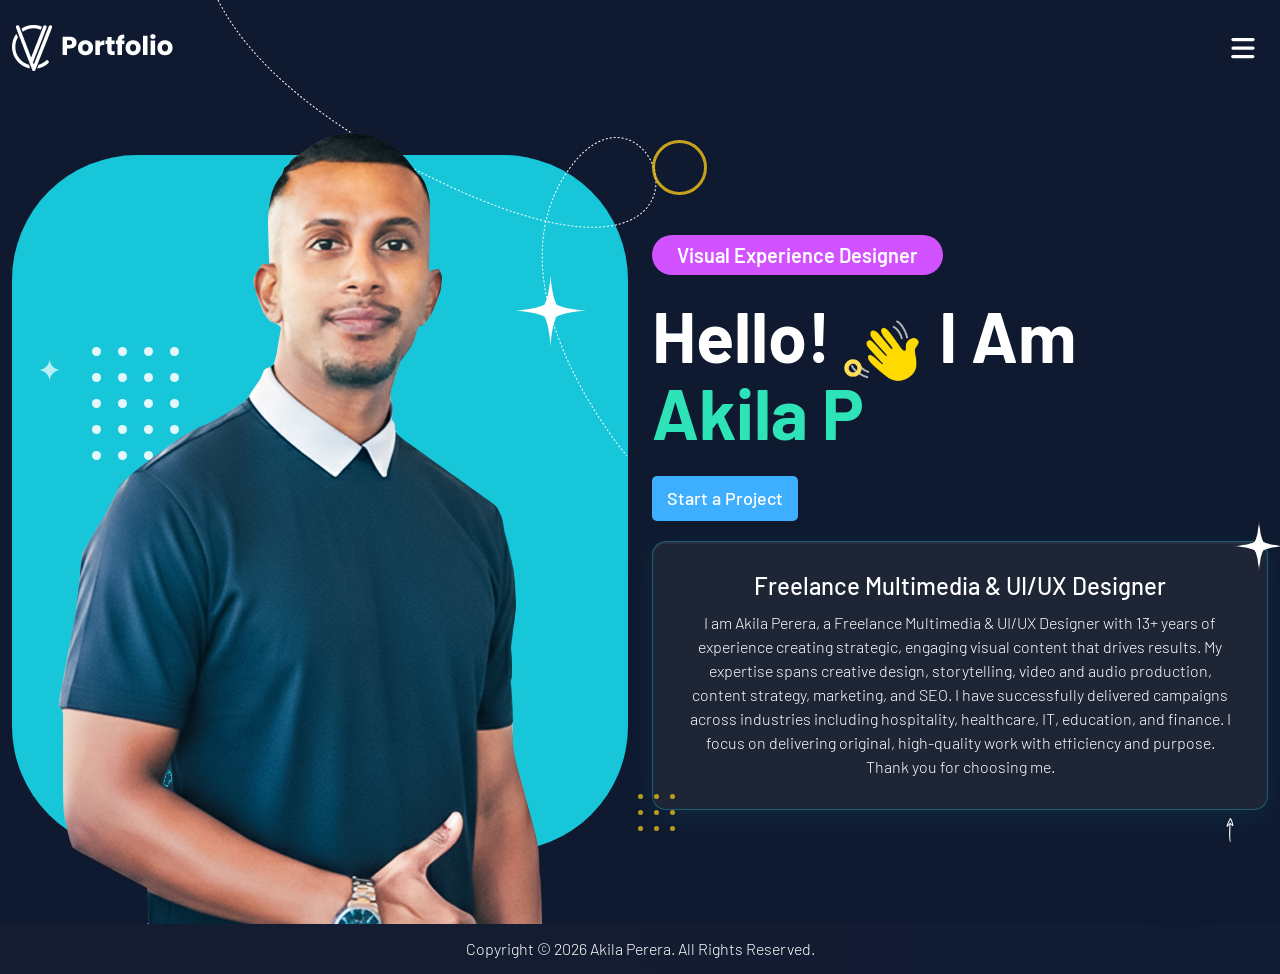
==== Akila_Porfolio Website Revamp/index.html @ 3a0f76da "Rename Index.html to index.html" ====
<!DOCTYPE html>
<html lang="en">
  <head>
    <meta charset="utf-8" />
    <meta name="viewport" content="width=device-width, initial-scale=1, shrink-to-fit=no" />

    <!-- ===== SEO: Primary Meta Tags ===== -->
    <title>Akila Perera | Freelance Multimedia &amp; UI/UX Designer in Sri Lanka</title>
    <meta name="description" content="Akila Perera is a Freelance Multimedia &amp; UI/UX Designer in Sri Lanka with 13+ years of experience in graphic design, video editing, branding, content creation, and digital marketing." />
    <meta name="keywords" content="Akila Perera, Multimedia Designer, UI UX Designer, Freelance Designer Sri Lanka, Graphic Designer Colombo, Video Editing, Content Creator, Branding Design, Digital Marketing, Pixel Bunch" />
    <meta name="author" content="Akila Perera" />
    <meta name="robots" content="index, follow" />
    <link rel="canonical" href="https://www.pixelbunch.lk/index.html" />

    <!-- ===== SEO: Open Graph / Facebook ===== -->
    <meta property="og:type" content="website" />
    <meta property="og:url" content="https://www.pixelbunch.lk/" />
    <meta property="og:title" content="Akila Perera | Freelance Multimedia &amp; UI/UX Designer in Sri Lanka" />
    <meta property="og:description" content="Akila Perera is a Freelance Multimedia &amp; UI/UX Designer in Sri Lanka with 13+ years of experience in graphic design, video editing, branding, and digital marketing." />
    <meta property="og:image" content="https://www.pixelbunch.lk/assets/images/Akila-Home-page-image.png" />
    <meta property="og:locale" content="en_LK" />
    <meta property="og:site_name" content="Akila Perera – Pixel Bunch" />

    <!-- ===== SEO: Twitter Card ===== -->
    <meta name="twitter:card" content="summary_large_image" />
    <meta name="twitter:title" content="Akila Perera | Freelance Multimedia &amp; UI/UX Designer in Sri Lanka" />
    <meta name="twitter:description" content="Freelance Multimedia &amp; UI/UX Designer with 13+ years of experience. Based in Maharagama, Sri Lanka." />
    <meta name="twitter:image" content="https://www.pixelbunch.lk/assets/images/Akila-Home-page-image.png" />

    <!-- ===== SEO: Structured Data ===== -->
    <script type="application/ld+json">
    {
      "@context": "https://schema.org",
      "@graph": [
        {
          "@type": "Person",
          "@id": "https://www.pixelbunch.lk/#person",
          "name": "Akila Perera",
          "jobTitle": "Freelance Multimedia & UI/UX Designer",
          "url": "https://www.pixelbunch.lk/",
          "image": "https://www.pixelbunch.lk/assets/images/Akila-Home-page-image.png",
          "sameAs": [
            "https://www.behance.net/akilaperera3",
            "https://www.linkedin.com/in/akilaperera93",
            "https://www.pinterest.com/akiladevin93",
            "https://www.instagram.com/akiladevin93"
          ],
          "address": {
            "@type": "PostalAddress",
            "streetAddress": "272, Old Kottawa Rd, Nawinna",
            "addressLocality": "Maharagama",
            "postalCode": "10280",
            "addressCountry": "LK"
          },
          "telephone": "+94770721938",
          "email": "akiladevin93@gmail.com",
          "knowsAbout": ["Graphic Design", "UI/UX Design", "Video Editing", "Content Creation", "Branding", "Digital Marketing"]
        },
        {
          "@type": "WebSite",
          "@id": "https://www.pixelbunch.lk/#website",
          "url": "https://www.pixelbunch.lk/",
          "name": "Akila Perera – Pixel Bunch",
          "description": "Portfolio of Akila Perera – Freelance Multimedia & UI/UX Designer in Sri Lanka",
          "publisher": { "@id": "https://www.pixelbunch.lk/#person" }
        }
      ]
    }
    </script>

    <link rel="stylesheet" href="assets/css/bootstrap.min.css" />
    <link rel="stylesheet" href="assets/css/swiper-bundle.css" />
    <link rel="shortcut icon" type="image/ico" href="assets/images/favicon.png" />
    <link rel="stylesheet" href="assets/css/style.css" />
    <link rel="stylesheet" href="assets/css/responsive.css" />
  </head>
  <body>
    <div class="cv_main_wrapper">

      <!-- Loader -->
      <div class="loader">
        <div class="spinner">
          <img src="assets/images/loader.gif" alt="Loading Akila Perera Portfolio" class="img-fluid">
        </div>
      </div>

      <!-- Back To Top -->
      <div class="cv_top_icon">
        <img src="assets/images/pink circle.png" class="cv_pink_ring" alt="" aria-hidden="true">
        <a id="button" aria-label="Back to top">
          <img src="assets/images/gototop.svg" class="img-fluid" alt="Go to top">
        </a>
      </div>


      <!-- ===== HEADER ===== -->
      <header class="cv_header_wrapper" role="banner">
        <div class="cv_container container-fluid">
          <div class="row">
            <div class="col-12">
              <nav class="cv_navbar" aria-label="Main navigation">
                <div class="cv_logo">
                  <a href="index.html" aria-label="Akila Perera – Home">
                    <img src="assets/images/logo.png" class="img-fluid" alt="Akila Perera Logo">
                  </a>
                </div>
                <a href="javascript:void(0);" class="cv_toggle_btn" aria-label="Toggle navigation menu" aria-expanded="false">
                  <svg class="ham hamRotate ham7" viewBox="0 0 100 100" aria-hidden="true">
                    <path class="line top" d="m 70,33 h -40 c 0,0 -6,1.368796 -6,8.5 0,7.131204 6,8.5013 6,8.5013 l 20,-0.0013"></path>
                    <path class="line middle" d="m 70,50 h -40"></path>
                    <path class="line bottom" d="m 69.575405,67.073826 h -40 c -5.592752,0 -6.873604,-9.348582 1.371031,-9.348582 8.244634,0 19.053564,21.797129 19.053564,12.274756 l 0,-40"></path>
                  </svg>
                </a>
              </nav>
            </div>
          </div>
        </div>
      </header>

      <!-- ===== SITE NAVIGATION ===== -->
      <nav class="cv_header_menu" aria-label="Site menu">
        <div class="container-fluid">
          <div class="row">
            <div class="col-12">
              <div class="cv_menus_wrapper">
                <ul class="cv_menus" role="menubar">
                  <li role="none"><a class="active" href="index.html" role="menuitem" aria-current="page">Home</a></li>
                  <li role="none"><a href="about.html" role="menuitem">About</a></li>
                  <li role="none"><a href="portfolio.html" role="menuitem">Portfolio</a></li>
                  <li role="none"><a href="services.html" role="menuitem">Services</a></li>
                  <li role="none"><a href="contact.html" role="menuitem">Contact</a></li>
                </ul>
                <div class="cv_header_social">
                  <h4>Follow Me</h4>
                  <ul aria-label="Social media links">
                    <li><a href="https://www.behance.net/akilaperera3" target="_blank" rel="noopener noreferrer" aria-label="Behance profile"><img src="assets/images/behance Icon.png" alt="Behance"></a></li>
                    <li><a href="https://www.linkedin.com/in/akilaperera93" target="_blank" rel="noopener noreferrer" aria-label="LinkedIn profile"><img src="assets/images/LinkedIn-Icon.png" alt="LinkedIn"></a></li>
                    <li><a href="https://www.pinterest.com/akiladevin93" target="_blank" rel="noopener noreferrer" aria-label="Pinterest profile"><img src="assets/images/pi.svg" alt="Pinterest"></a></li>
                    <li><a href="https://www.instagram.com/akiladevin93" target="_blank" rel="noopener noreferrer" aria-label="Instagram profile"><img src="assets/images/Instagram-Icon.png" alt="Instagram"></a></li>
                  </ul>
                </div>
              </div>
            </div>
          </div>
        </div>
      </nav>

      <!-- ===== MAIN CONTENT ===== -->
      <main id="main-content">
        <!-- ===== HERO BANNER — exact original div structure preserved ===== -->
        <!--
          IMPORTANT: Must stay as <div class="cv_banner_wrapper">, NOT <section> or <main>.
          The CSS layout (positioning of bnr-boy image, bnr-line, col sizing) is bound
          to this exact class on a div. Wrapping in <section> or <main> breaks the layout.
          SEO context is provided via aria-label and the structured data in <head>.
        -->
        <div class="cv_banner_wrapper">

          <!-- ===== Floating Social Sidebar ===== -->
          <div class="cv_bnr_social" aria-label="Social media links">
            <span class="cv_bnr_social_line"></span>
            <ul>
              <li><a href="https://www.behance.net/akilaperera3" target="_blank" rel="noopener noreferrer" aria-label="Behance"><img src="assets/images/behance Icon.png" alt="Behance"></a></li>
              <li><a href="https://www.linkedin.com/in/akilaperera93" target="_blank" rel="noopener noreferrer" aria-label="LinkedIn"><img src="assets/images/LinkedIn-Icon.png" alt="LinkedIn"></a></li>
              <li><a href="https://www.pinterest.com/akiladevin93" target="_blank" rel="noopener noreferrer" aria-label="Pinterest"><img src="assets/images/pi.svg" alt="Pinterest"></a></li>
              <li><a href="https://www.instagram.com/akiladevin93" target="_blank" rel="noopener noreferrer" aria-label="Instagram"><img src="assets/images/Instagram-Icon.png" alt="Instagram"></a></li>
            </ul>
            <span class="cv_bnr_social_line"></span>
          </div>

          <!-- ===== Floating Decorative Elements ===== -->
          <span class="bnr-float-star bnr-fs-2" aria-hidden="true">✦</span>
          <span class="bnr-float-star bnr-fs-3" aria-hidden="true">✧</span>
          <span class="bnr-float-star bnr-fs-4" aria-hidden="true">✦</span>
          <span class="bnr-float-star bnr-fs-5" aria-hidden="true">✧</span>
          <div class="cv_container container-fluid">
            <div class="row">

              <!-- Hero image column -->
              <div class="col-xl-6">
                <div class="cv_banner_img">
                  <img src="assets/images/Akila-Home-page-image.png" class="img-fluid bnr-boy"
                       alt="Akila Perera – Freelance Multimedia &amp; UI/UX Designer, Sri Lanka">
                  <img src="assets/images/bnr-line.png" class="bnr-line" alt="" aria-hidden="true">
                  <img src="assets/images/bnr-star.png" class="bnr-star" alt="" aria-hidden="true">
                  <img src="assets/images/bnr-sqr.png" class="bnr-sqr"  alt="" aria-hidden="true">
                  <!-- dot grid — inside cv_banner_img so bottom/right are relative to the image box -->
                  <span class="bnr-float-star bnr-fs-1" aria-hidden="true">✦</span>
                </div>
              </div>

              <!-- Hero text column -->
              <div class="col-xl-6 cv_banner_right_col">
                <!-- Yellow circle above content — desktop only -->
                <span class="bnr-yellow-circle" aria-hidden="true"></span>
                <div class="cv_banner_text">
                  <!-- h5 = original tag — CSS styles this as the pink/purple pill badge -->
                  <h5>Visual Experience Designer</h5>

                  <!-- h1 "Hello! I Am" — original tag, original structure -->
                  <h1>Hello! <span class="bnr-hand-wrap"><img src="assets/images/yellow circle.png" class="bnr-yellow-ring" alt="" aria-hidden="true"><img src="assets/images/hand.svg" class="img-fluid" alt="Waving hand"></span> I Am</h1>

                  <!--
                    h1.cv_profile_name — MUST be h1 (CSS colour + size) and MUST be empty.
                    ityped.js (custom.js) targets this element and types the animated text
                    into it. Any pre-filled content causes the cut-off "Multimedia Desig" bug.
                  -->
                  <h1 class="cv_profile_name"></h1>

                  <a href="https://wa.me/94770721938" class="cv_btn" target="_blank" rel="noopener noreferrer"
                     aria-label="Start a project with Akila Perera via WhatsApp">Start a Project</a>
                </div>

                <!-- Info box — h4 original tag -->
                <div class="cv_banner_box">
                  <img src="assets/images/bnr-star.png" class="cv_banner_box_star" alt="" aria-hidden="true">
                  <h4>Freelance Multimedia &amp; UI/UX Designer</h4>
                  <p>I am Akila Perera, a Freelance Multimedia &amp; UI/UX Designer with 13+ years of experience
                     creating strategic, engaging visual content that drives results. My expertise spans creative
                     design, storytelling, video and audio production, content strategy, marketing, and SEO.
                     I have successfully delivered campaigns across industries including hospitality, healthcare,
                     IT, education, and finance. I focus on delivering original, high-quality work with
                     efficiency and purpose. Thank you for choosing me.</p>
                  <span class="bnr-yellow-dots" aria-hidden="true"></span>
                </div>
              </div>

            </div>
          </div>

        </div>
        <!-- Hero Banner End -->
      </main>

      <!-- ===== FOOTER ===== -->
      <footer class="cv_footer_wrapper" role="contentinfo">
        <div class="container">
          <div class="row">
            <div class="col-12">
              <div class="cv_footer_text">
                <p>Copyright &copy; <span id="copyYear"></span> Akila Perera. All Rights Reserved.</p>
              </div>
            </div>
          </div>
        </div>
      </footer>

    </div><!-- /cv_main_wrapper -->

    <!-- Upper-Left Page Nav (mobile) -->
    <div class="cv_mobile_page_nav" aria-label="Quick page navigation">
      <a href="index.html" class="active" title="Home"><svg viewBox="0 0 24 24"><path d="M3 9l9-7 9 7v11a2 2 0 0 1-2 2H5a2 2 0 0 1-2-2z"/><polyline points="9 22 9 12 15 12 15 22"/></svg></a>
      <a href="about.html" title="About"><svg viewBox="0 0 24 24"><path d="M20 21v-2a4 4 0 0 0-4-4H8a4 4 0 0 0-4 4v2"/><circle cx="12" cy="7" r="4"/></svg></a>
      <a href="portfolio.html" title="Portfolio"><svg viewBox="0 0 24 24"><rect x="3" y="3" width="7" height="7"/><rect x="14" y="3" width="7" height="7"/><rect x="14" y="14" width="7" height="7"/><rect x="3" y="14" width="7" height="7"/></svg></a>
      <a href="Services.html" title="Services"><svg viewBox="0 0 24 24"><polygon points="12 2 15.09 8.26 22 9.27 17 14.14 18.18 21.02 12 17.77 5.82 21.02 7 14.14 2 9.27 8.91 8.26 12 2"/></svg></a>
      <a href="contact.html" title="Contact"><svg viewBox="0 0 24 24"><path d="M4 4h16c1.1 0 2 .9 2 2v12c0 1.1-.9 2-2 2H4c-1.1 0-2-.9-2-2V6c0-1.1.9-2 2-2z"/><polyline points="22,6 12,13 2,6"/></svg></a>
    </div>


    <script src="assets/js/jquery.min.js"></script>
    <script src="assets/js/bootstrap.min.js"></script>
    <script src="assets/js/swiper-bundle.min.js"></script>
    <script src="assets/js/SmoothScroll.min.js"></script>
    <script src="assets/js/isotope.pkgd.min.js"></script>
    <script src="assets/js/jquery.appear.js"></script>
    <script src="assets/js/jquery.countTo.js"></script>
    <script src="assets/js/ityped.min.js"></script>
    <script src="assets/js/custom.js"></script>
    
    <!-- Copyright year dynamic update -->
    <script>
      document.addEventListener('DOMContentLoaded', function() {
        const yearSpan = document.getElementById('copyYear');
        if (yearSpan) yearSpan.textContent = new Date().getFullYear();
      });
      
      // Loader hide after page load
      $(window).on('load', function() {
        setTimeout(function() { 
          $('.loader').fadeOut(); 
          $('.spinner').fadeOut('slow'); 
        }, 500);
      });
      setTimeout(function() { 
        $('.loader').hide(); 
      }, 3000);
    </script>
  </body>
</html>
---- Akila_Porfolio Website Revamp/assets/css/style.css ----
/*
[Master Stylesheet] 
Project: Resume Html
-------------------------------------------------------------------*/
/********************************************************
    body start
 *******************************************************/
@import url('https://fonts.googleapis.com/css2?family=Barlow:wght@300;400;500;600;700;800;900&display=swap');

:root {
    --cv-primary-color:#3EAEFF;
    --cv-secoundry-color: #D252FF;
    --cv-white-color: #ffffff;
    --cv-black-color: #000707;
    --cv-transition: all 0.3s;
    --cv-box-shadow: 0 0 20px 0 rgba(62, 28, 131, 0.1);
}

html {
  scroll-behavior: smooth;
}

*,*:before,*:after{
    box-sizing: border-box;
    -webkit-box-sizing: border-box;
    -moz-box-sizing: border-box;
}

body {
    margin: 0;
    padding: 0;
    box-sizing: border-box;
    -webkit-font-smoothing: antialiased;
    font-family: 'Barlow', sans-serif;
    font-size: 16px;
    font-weight: 300;
    color: var(--cv-white-color);
    position: relative;
    background-color: #0F192F;
}

*::-webkit-scrollbar-track
{
    -webkit-box-shadow: inset 0 0 6px rgba(0,0,0,0.3);
    background-color: #F5F5F5;
    border-radius: 10px;
}

*::-webkit-scrollbar
{
    width: 4px;
    background-color: #F5F5F5;
}

*::-webkit-scrollbar-thumb
{
    border-radius: 1rem;
    background: var(--cv-primary-color);
    min-height: 150px;
}

a, a:hover, a:focus, button, button:hover, button:focus{	
	text-decoration: none;
	-webkit-transition: var(--cv-transition);
    -moz-transition: var(--cv-transition);
    -ms-transition: var(--cv-transition);
    -o-transition: var(--cv-transition);
    transition: var(--cv-transition);
}
h1, h2, h3, h4, h5, h6{	
	-webkit-transition: var(--cv-transition);
    -moz-transition: var(--cv-transition);
    -ms-transition: var(--cv-transition);
    -o-transition: var(--cv-transition);
    transition: var(--cv-transition);
	margin:0;
	padding:0;	
	word-break: break-word;
    text-transform: none;
}

h2{
    font-size: 34px;
    font-weight: 700;
}

h3{
    font-size: 26px;
    font-weight: 600;
}

h4{
    font-size: 24px;
    font-weight: 500;
}

h5{
    font-size: 20px;
    font-weight: 600;
}

input, textarea, select, button, label, svg, svg path, svg rect, svg polygon, img, a, :after, :before, :hover, :focus{
	outline: none !important;
	box-shadow:none;
    border: none;
}

input::-webkit-outer-spin-button,
input::-webkit-inner-spin-button {
  -webkit-appearance: none;
  margin: 0;
}

input[type=number] {
  -moz-appearance: textfield;
}

ul{
	padding:0;
	margin:0;
	list-style-type: none;
}
p {
  margin: 0px;
  word-break: break-word;
}

.cv_main_wrapper {
    width: 100%;
    height: 100%;
    position: relative;
    background-image: linear-gradient(90deg, #131c30 6%, #101b34 100%);
    background-image: linear-gradient(90deg, #101727 44.35%, #0F192F 100.68%);
    background-repeat: no-repeat;
    background-size: cover;
}

section{
    padding: 90px 0;
}

.row{
    row-gap: 24px;
}

.cv_bottom_btn a{
    margin: 15px auto 0;
}


/********************************************************
    Go to Top Style
 *******************************************************/

.cv_top_icon a {
    display: flex;
    background-color: var(--cv-primary-color);
    width: 60px;
    height: 60px;
    justify-content: center;
    align-items: center;
    border-radius: 50px;
    position: fixed;
    bottom: 20px;
    right: 20px;
    transition: var(--cv-transition)  opacity 0;
    visibility: hidden;
    z-index: 1000;
    cursor: pointer;
    animation: border-transform 4s linear infinite alternate forwards;
}

@keyframes border-transform {
  0%{
    border-radius: 63% 37% 54% 46%/55% 48% 52% 45%;
    transform: translateY(0px);
  }
  14% {
    border-radius: 40% 60% 54% 46%/49% 60% 40% 51%;
  }
  28% {
    border-radius: 54% 46% 38% 62%/49% 70% 30% 51%;
  }
  42% {
    border-radius: 61% 39% 55% 45%/61% 38% 62% 39%;
  }
  56% {
    border-radius: 61% 39% 67% 33%/70% 50% 50% 30%;
  }
  70% {
    border-radius: 50% 50% 34% 66%/56% 68% 32% 44%;
  }
  84% {
    border-radius: 46% 54% 50% 50%/35% 61% 39% 65%;
  }
  100% {
    border-radius: 63% 37% 54% 46%/55% 48% 52% 45%;
    transform: translateY(-20px);
  }
}

.cv_top_icon a:active {
  background-color: var(--cv-black-color);
}
.cv_top_icon a.show {
  opacity: 1;
  visibility: visible;
}

/* Pink circle — sits to the LEFT of the blue go-to-top button */
.cv_pink_ring {
    position: fixed;
    bottom: 24px;
    right: 90px;   /* blue button right:20px + width 60px + 10px gap */
    width: 42px;
    height: 42px;
    object-fit: contain;
    z-index: 1000;
    opacity: 0;
    visibility: hidden;
    animation: pink_ring_float 3.5s ease-in-out infinite alternate;
    pointer-events: none;
    transition: opacity 0.3s, visibility 0.3s;
}

.cv_pink_ring.show {
    opacity: 1;
    visibility: visible;
}

@keyframes pink_ring_float {
    0%   { transform: translateY(0) scale(1);    }
    100% { transform: translateY(-8px) scale(1.05); }
}


/********************************************************
    Loader Style
 *******************************************************/
.loader {
    position: fixed;
    top: 0;
    left: 0;
    bottom: 0;
    right: 0;
    margin: auto;
    z-index: 999999;
    display: flex;
    justify-content: center;
    align-items: center;
    background-color: #010101;
}

.loader img {
	width: 100px;
}

/********************************************************
    Button Style
 *******************************************************/

.cv_btn {
    position: relative;
    background-color: var(--cv-primary-color);
    color: var(--cv-white-color);
    font-size: 18px;
    font-weight: 500;
    padding: 0 10px;
    min-height: 45px;
    min-width: 146px;
    width: fit-content;
    display: flex;
    justify-content: center;
    align-items: center;
    border-radius: 5px;
    border: 1px solid transparent;
}

.cv_btn:hover {
    color: var(--cv-primary-color);
    background-color: transparent;
    letter-spacing: .5px;
    border: 1px solid var(--cv-primary-color);
}

/********************************************************
    Header Section Style
 *******************************************************/

.cv_header_wrapper {
    position: absolute;
    top: 0;
    left: 0;
    width: 100%;
    padding: 23px 0;
    z-index: 101;
}

.cv_navbar {
    display: flex;
    align-items: center;
    justify-content: space-between;
}
/********************************************************
    Navbar Section Style
 *******************************************************/
.cv_header_menu {
    position: fixed;
    z-index: 100;
    width: 100%;
    height: 100%;
    left: 0;
    top: 0;
    opacity: 0;
    visibility: hidden;
    transition: all 0.4s ease;
    display: flex;
    align-items: flex-end;
    padding: 70px 90px 70px 165px;
    background: rgba(0, 0, 0, 0.8);
    transform: scale3d(0, 0, 0);
    backdrop-filter: blur(0);
    transform-origin: top right;

}

.menu-open .cv_header_menu{
    opacity: 1;
    visibility: visible;
    background-color: rgba(28, 28, 28, 0.80);
    backdrop-filter: blur(8.5px);
    transform: scale3d(1, 1, 1);
}

.cv_menus_wrapper {
    display: flex;
    justify-content: space-between;
    align-items: flex-end;
    gap: 30px 60px;
}

.cv_menus_wrapper .cv_menus li{
    margin-bottom: 5px;
}

.cv_menus_wrapper .cv_menus li:last-child{
    margin-bottom: 0;
}


.cv_menus_wrapper .cv_menus li a {
    color: var(--cv-white-color);
    font-size: 62px;
    font-weight: 700;
    position: relative;
}

.cv_menus_wrapper .cv_menus li a::before {
    position: absolute;
    content: "";
    width: 56px;
    height: 4px;
    background-color: var(--cv-primary-color);
    top: 50%;
    left: -75px;
    opacity: 0;
    visibility: hidden;
    transition: var(--cv-transition);
}

.cv_menus_wrapper .cv_menus li a:hover, .cv_menus_wrapper .cv_menus li a.active{
    color: var(--cv-primary-color);
}

.cv_menus_wrapper .cv_menus li a:hover::before, .cv_menus_wrapper .cv_menus li a.active::before{
    visibility: visible;
    opacity: 1;
}

.cv_header_social{
    position: relative;
    margin-bottom: 15px;
}

.cv_header_social::before {
    position: absolute;
    content: "";
    width: 3px;
    height: 166px;
    background: var(--cv-primary-color);
    left: -30px;
    top: -17px;
}

.cv_header_social ul {
    display: inline-flex;
    gap: 30px;
    margin-top: 40px;
}

.cv_header_social ul li a img{
    transition: var(--cv-transition);
}

.cv_header_social ul li a:hover img {
    transform: rotate(360deg);
}

.ham {
    cursor: pointer;
    -webkit-tap-highlight-color: transparent;
    transition: transform 300ms;
    -moz-user-select: none;
    -webkit-user-select: none;
    -ms-user-select: none;
    user-select: none;
    width: 50px;
}

.menu-open .hamRotate{
    transform: rotate(45deg);
}

.line {
    fill: none;
    transition: stroke-dasharray 300ms, stroke-dashoffset 300ms;
    stroke: #fff;
    stroke-width: 6.5;
    stroke-linecap: round;
}

.ham7 .top {
    stroke-dasharray: 40 82;
}

.menu-open .ham7 .top {
    stroke-dasharray: 17 82;
    stroke-dashoffset: -62px;
}

.ham7 .middle {
    stroke-dasharray: 40 111;
}

.menu-open .ham7 .middle {
    stroke-dashoffset: 23px;
}

.ham7 .bottom {
    stroke-dasharray: 40 161;
}

.menu-open .ham7 .bottom {
    stroke-dashoffset: -83px;
}

/********************************************************
    Footer Section Style
*******************************************************/

.cv_footer_wrapper {
    background: linear-gradient(90deg, #131C30 44.35%, #101B34 100.68%);
    padding: 13px 0;
}

.cv_footer_text{
    text-align: center;
}

/* ---------------------------------------------
                                    1. Home Page
                                    --------------------------------------------- */

/********************************************************
    Banner Section Style
*******************************************************/

.cv_banner_wrapper {
    background-color: #0F192F;
    width: 100%;
    position: relative;
    padding-top: 100px;
    padding-bottom: 0;
    overflow: hidden;
    display: flex;
    align-items: flex-end;
}

.cv_banner_wrapper::before {
    content: "";
    position: absolute;
    /* Subtle radial gradient to soften grid in centre */
    background: radial-gradient(ellipse 80% 60% at 50% 50%, rgba(15,25,47,0.6) 0%, transparent 100%);
    width: 100%;
    height: 100%;
    top: 0;
    left: 0;
    pointer-events: none;
    z-index: 0;
}

@keyframes cv_ud {
    0% {
        transform: translate(0)
    }

    to {
        transform: translateY(-10px)
    }
}


.cv_banner_wrapper .cv_container {
    width: 100%;
    display: flex;
    flex-direction: column;
    justify-content: center;
}

.cv_banner_img, .cv_banner_img img, .cv_banner_text, .cv_banner_box{
    position: relative;
}

.cv_banner_img {
    position: relative;
    text-align: center;
    align-self: flex-end;
    margin-bottom: 0;
}

.cv_banner_right_col {
    display: flex;
    flex-direction: column;
    justify-content: flex-start;
    padding-top: 40px;
    padding-bottom: 30px;
}

.cv_banner_img::before {
    max-width: 660px;
    max-height: 696px;
    border-radius: 125px;
    background-color: #18c6da;
    content: "";
    position: absolute;
    width: 100%;
    height: 100%;
    left: 0;
    top: 55px;
    margin: auto;
}

.cv_banner_img .bnr-boy{
    z-index: 1;
}

@media (min-width: 768px) {
    .cv_banner_img .bnr-boy {
        transform: scaleX(-1);
    }
}

.cv_banner_img .bnr-line {
    position: absolute;
    right: -80px;
    top: -140px;
    animation: cv_ud 2.5s infinite alternate;
}

.cv_banner_img .bnr-star {
    position: absolute;
    left: -35px;
    bottom: 110px;
    animation: cv_ud 2.5s infinite alternate;
}

.cv_banner_img .bnr-sqr {
    display: none !important;
}

@media (min-width: 768px) and (max-width: 1199.98px) {
    .cv_banner_img::after {
        content: '';
        position: absolute;
        width: 9px;
        height: 9px;
        border-radius: 50%;
        background: rgba(255, 255, 255, 0.88);
        box-shadow:
            0px   0px  0 rgba(255,255,255,0.88),
            26px  0px  0 rgba(255,255,255,0.88),
            52px  0px  0 rgba(255,255,255,0.88),
            78px  0px  0 rgba(255,255,255,0.88),
            0px   26px 0 rgba(255,255,255,0.88),
            26px  26px 0 rgba(255,255,255,0.88),
            52px  26px 0 rgba(255,255,255,0.88),
            78px  26px 0 rgba(255,255,255,0.88),
            0px   52px 0 rgba(255,255,255,0.88),
            26px  52px 0 rgba(255,255,255,0.88),
            52px  52px 0 rgba(255,255,255,0.88),
            78px  52px 0 rgba(255,255,255,0.88),
            0px   78px 0 rgba(255,255,255,0.88),
            26px  78px 0 rgba(255,255,255,0.88),
            52px  78px 0 rgba(255,255,255,0.88),
            78px  78px 0 rgba(255,255,255,0.88),
            0px  104px 0 rgba(255,255,255,0.88),
            26px 104px 0 rgba(255,255,255,0.88),
            52px 104px 0 rgba(255,255,255,0.88),
            78px 104px 0 rgba(255,255,255,0.88);
        left: calc(50% - 250px);
        top: 30%;
        pointer-events: none;
        z-index: 0;
        animation: cv_ud 2.5s infinite alternate;
    }
}

@media (min-width: 1200px) {
    .cv_banner_img::after {
        content: '';
        position: absolute;
        width: 9px;
        height: 9px;
        border-radius: 50%;
        background: rgba(255, 255, 255, 0.88);
        box-shadow:
            0px   0px  0 rgba(255,255,255,0.88),
            26px  0px  0 rgba(255,255,255,0.88),
            52px  0px  0 rgba(255,255,255,0.88),
            78px  0px  0 rgba(255,255,255,0.88),
            0px   26px 0 rgba(255,255,255,0.88),
            26px  26px 0 rgba(255,255,255,0.88),
            52px  26px 0 rgba(255,255,255,0.88),
            78px  26px 0 rgba(255,255,255,0.88),
            0px   52px 0 rgba(255,255,255,0.88),
            26px  52px 0 rgba(255,255,255,0.88),
            52px  52px 0 rgba(255,255,255,0.88),
            78px  52px 0 rgba(255,255,255,0.88),
            0px   78px 0 rgba(255,255,255,0.88),
            26px  78px 0 rgba(255,255,255,0.88),
            52px  78px 0 rgba(255,255,255,0.88),
            78px  78px 0 rgba(255,255,255,0.88),
            0px  104px 0 rgba(255,255,255,0.88),
            26px 104px 0 rgba(255,255,255,0.88),
            52px 104px 0 rgba(255,255,255,0.88),
            78px 104px 0 rgba(255,255,255,0.88);
        left: 80px;
        top: 30%;
        pointer-events: none;
        z-index: 0;
        animation: cv_ud 2.5s infinite alternate;
    }
}

.cv_banner_text {
    margin-top: 20px;
}

.cv_banner_text h5 {
    display: inline-block;
    background-color: var(--cv-secoundry-color);
    border-radius: 51px;
    padding: 8px 25px;
    margin-bottom: 18px;
}

.cv_banner_text h1 {
    font-size: 70px;
    font-weight: 700;
    line-height: 1.1;
    min-height: 77px;
}

.bnr-hand-wrap {
    position: relative;
    display: inline-block;
    vertical-align: bottom;
    top: 18px;
}

.cv_banner_text h1 .bnr-hand-wrap img:not(.bnr-yellow-ring) {
    transform-origin: 70% 70%;
    animation: wave-animation 2.5s infinite;
    max-width: 80px;
    display: block;
}

.bnr-yellow-ring {
    position: absolute;
    width: 44px;
    height: 44px;
    object-fit: contain;
    bottom: 2px;
    left: -14px;
    animation: yellow_ring_bob 3.2s ease-in-out infinite alternate;
}

@keyframes yellow_ring_bob {
    0%   { transform: translateY(0) rotate(-5deg);  }
    100% { transform: translateY(-6px) rotate(5deg); }
}

@keyframes wave-animation {
    0% { transform: rotate( 0.0deg) }
   10% { transform: rotate(14.0deg) }
   20% { transform: rotate(-8.0deg) }
   30% { transform: rotate(14.0deg) }
   40% { transform: rotate(-4.0deg) }
   50% { transform: rotate(10.0deg) }
   60% { transform: rotate( 0.0deg) }  
  100% { transform: rotate( 0.0deg) }
}

.cv_banner_text .cv_profile_name{
    color: #2EE3B8;
}

.cv_banner_text a {
    margin: 25px 0 40px;
    position: relative;
}

.cv_banner_text a:hover ::before{
    opacity: 1;
    visibility: visible;
}

.cv_banner_box {
    border-radius: 14px;
    background: #1e2535;
    border: 1px solid rgba(24, 198, 218, 0.35);
    box-shadow: 0 6px 32px rgba(24, 198, 218, 0.10), 0 1.5px 0 rgba(255,255,255,0.07) inset;
    padding: 30px;
    backdrop-filter: blur(12px);
    text-align: center;
    position: relative;
    overflow: visible;
    margin-top: -20px;
}

.cv_banner_box p {
    margin-top: 10px;
    text-align: center;
}

.cv_banner_box_star {
    position: absolute;
    top: -22px;
    right: -18px;
    width: 52px;
    height: auto;
    pointer-events: none;
    z-index: 2;
    animation: float_star 3.5s ease-in-out infinite alternate;
}

/* -------------------------------------------------------
   Banner — Floating Social Media Sidebar (LEFT side)
   ------------------------------------------------------- */

.cv_bnr_social {
    display: none !important;
    position: absolute;
    left: 20px;
    top: 50%;
    transform: translateY(-50%);
    display: flex;
    flex-direction: column;
    align-items: center;
    gap: 18px;
    z-index: 10;
    animation: bnr_social_float 4s ease-in-out infinite alternate;
}

@keyframes bnr_social_float {
    0%   { transform: translateY(-50%) translateY(0px); }
    100% { transform: translateY(-50%) translateY(-14px); }
}

.cv_bnr_social_line {
    display: block;
    width: 2px;
    height: 55px;
    border-radius: 2px;
    background: linear-gradient(180deg, transparent, var(--cv-primary-color), transparent);
}

.cv_bnr_social ul {
    display: flex;
    flex-direction: column;
    gap: 20px;
    align-items: center;
}

.cv_bnr_social ul li a {
    display: flex;
    align-items: center;
    justify-content: center;
    width: 40px;
    height: 40px;
    border-radius: 50%;
    background: rgba(255,255,255,0.07);
    border: 1px solid rgba(255,255,255,0.15);
    backdrop-filter: blur(6px);
    transition: var(--cv-transition);
}

.cv_bnr_social ul li a img {
    width: 18px;
    height: 18px;
    object-fit: contain;
    filter: brightness(0) invert(1);
    transition: var(--cv-transition);
}

.cv_bnr_social ul li a:hover {
    background: var(--cv-primary-color);
    border-color: var(--cv-primary-color);
    transform: scale(1.18);
    box-shadow: 0 0 16px rgba(62, 174, 255, 0.5);
}

.cv_bnr_social ul li a:hover img {
    filter: brightness(0) invert(1);
}

/* -------------------------------------------------------
   Banner — Floating Decorative Stars / Dots / Circles
   ------------------------------------------------------- */

/* --- Stars (✦ ✧) --- */
.bnr-float-star {
    position: absolute;
    color: var(--cv-primary-color);
    pointer-events: none;
    user-select: none;
    opacity: 0.7;
    animation: float_star 3.5s ease-in-out infinite alternate;
}

/*
   Positions match the reference design image:
     bnr-fs-1  → right side middle (sparkle)
     bnr-fs-2  → bottom center area (small sparkle)
     bnr-fs-3  → top-right near dot grid
     bnr-fs-4  → bottom-left small
     bnr-fs-5  → right-bottom corner small
*/
.bnr-fs-1 { font-size: 30px; top: 25%;  left: 3%; animation-duration: 3.2s; animation-delay: 0s; color: #ffffff; z-index: 0; }
.bnr-fs-2 { font-size: 14px; bottom: 12%; left: 48%;  animation-duration: 4.1s; animation-delay: 0.8s;  color: #3EAEFF; }
.bnr-fs-3 { font-size: 16px; top: 18%;  right: 7%;  animation-duration: 3.7s; animation-delay: 0.4s;  color: #ffffff; }
.bnr-fs-4 { font-size: 12px; bottom: 22%; left: 20%;  animation-duration: 4.5s; animation-delay: 1.2s; color: #D252FF; }
.bnr-fs-5 { font-size: 20px; bottom: 8%;  right: 5%;  animation-duration: 3.0s; animation-delay: 0.6s;  color: #2EE3B8; }

@keyframes float_star {
    0%   { transform: translateY(0)    rotate(0deg);   opacity: 0.5; }
    50%  { opacity: 1; }
    100% { transform: translateY(-18px) rotate(20deg); opacity: 0.7; }
}

/* --- Dots --- */
.bnr-float-dot {
    position: absolute;
    border-radius: 50%;
    pointer-events: none;
    animation: float_dot 4s ease-in-out infinite alternate;
}

/*
   Dot grid clusters — top-right area + bottom-center (matching reference design)
   Each dot represents one node of a 3×3 grid pattern via box-shadow trick
*/
.bnr-fd-1 {
    width: 5px; height: 5px;
    background: rgba(255,255,255,0.5);
    opacity: 0.7;
    top: 10%; right: 3%;
    animation-duration: 3.8s; animation-delay: 0.3s;
    box-shadow:
        14px 0   0 rgba(255,255,255,0.5),
        28px 0   0 rgba(255,255,255,0.5),
        0    14px 0 rgba(255,255,255,0.5),
        14px 14px 0 rgba(255,255,255,0.5),
        28px 14px 0 rgba(255,255,255,0.5),
        0    28px 0 rgba(255,255,255,0.5),
        14px 28px 0 rgba(255,255,255,0.5),
        28px 28px 0 rgba(255,255,255,0.5);
}
.bnr-fd-2 {
    width: 5px; height: 5px;
    background: rgba(255,255,255,0.5);
    opacity: 0.6;
    bottom: 10%; left: 46%;
    animation-duration: 5.0s; animation-delay: 1.0s;
    box-shadow:
        14px 0   0 rgba(255,255,255,0.5),
        28px 0   0 rgba(255,255,255,0.5),
        0    14px 0 rgba(255,255,255,0.5),
        14px 14px 0 rgba(255,255,255,0.5),
        28px 14px 0 rgba(255,255,255,0.5),
        0    28px 0 rgba(255,255,255,0.5),
        14px 28px 0 rgba(255,255,255,0.5),
        28px 28px 0 rgba(255,255,255,0.5);
}
.bnr-fd-3 { width: 8px; height: 8px; background: #3EAEFF; opacity: 0.4; top: 45%; right: 3%; animation-duration: 4.3s; animation-delay: 0.7s; }

@keyframes float_dot {
    0%   { transform: translateY(0) scale(1);   }
    100% { transform: translateY(-20px) scale(1.3); }
}

/* --- Rings / Circles --- */
.bnr-float-circle {
    position: absolute;
    border-radius: 50%;
    pointer-events: none;
    border: 2px solid transparent;
    animation: float_ring 5s ease-in-out infinite alternate;
}

/*
   bnr-fc-1 → top-right corner arc (large) — matching reference design
   bnr-fc-2 → bottom-left small ring — matching reference design
*/
.bnr-fc-1 {
    width: 90px; height: 90px;
    border-color: rgba(255, 255, 255, 0.18);
    border-width: 2px;
    top: 6%; right: 1%;
    animation-duration: 4.6s; animation-delay: 0.2s;
}

.bnr-fc-2 {
    width: 45px; height: 45px;
    border-color: rgba(210, 82, 255, 0.4);
    border-width: 2px;
    bottom: 18%; left: 3%;
    animation-duration: 5.2s; animation-delay: 1.5s;
}

@keyframes float_ring {
    0%   { transform: translateY(0)    rotate(0deg);  opacity: 0.4; }
    100% { transform: translateY(-22px) rotate(45deg); opacity: 0.9; }
}

/* -------------------------------------------------------
   Responsive: social sidebar + decoratives
   ------------------------------------------------------- */
@media (max-width: 991px) {
    .bnr-yellow-circle, .bnr-yellow-dots { display: none; }
}

@media (max-width: 991px) {
    .bnr-float-circle, .bnr-float-dot { display: none !important; }
    .bnr-yellow-ring { display: none !important; }
}

/* Mobile social sidebar — hidden on phones */
@media (max-width: 767px) {
    .cv_bnr_social {
        display: none !important;
    }
}

/* -------------------------------------------------------
   Yellow Circle — near "Hello! I Am" text
   ------------------------------------------------------- */
.bnr-yellow-circle {
    display: none;
}

@media (min-width: 1200px) {
    .bnr-yellow-circle {
        display: block;
        position: relative;
        width: 55px;
        height: 55px;
        border-radius: 50%;
        border: 3px solid #F5C518;
        opacity: 0.8;
        margin-bottom: 20px;
        margin-left: 0;
        pointer-events: none;
        z-index: 2;
        animation: float_star 4s ease-in-out infinite alternate;
    }
}

/* -------------------------------------------------------
   Yellow Dot Grid — below main hero columns
   ------------------------------------------------------- */
.bnr-yellow-dots {
    position: absolute;
    width: 5px;
    height: 5px;
    border-radius: 50%;
    background: #F5C518;
    pointer-events: none;
    z-index: -1;
    bottom: 10px;
    left: -15px;
    transform: none;
    animation: yellow_dots_float 5s ease-in-out infinite alternate;
    /* 3 columns × 3 rows of yellow dots via box-shadow */
    box-shadow:
        0px   0px  0 #F5C518,
        16px  0px  0 #F5C518,
        32px  0px  0 #F5C518,
        0px   16px 0 #F5C518,
        16px  16px 0 #F5C518,
        32px  16px 0 #F5C518,
        0px   32px 0 #F5C518,
        16px  32px 0 #F5C518,
        32px  32px 0 #F5C518;
    opacity: 0.75;
}

@keyframes yellow_dots_float {
    0%   { transform: translateY(0);   opacity: 0.6; }
    100% { transform: translateY(6px); opacity: 0.9; }
}

/* ---------------------------------------------
                                    2. About Page
                                    --------------------------------------------- */

/********************************************************
    About Section Style
*******************************************************/

.cv_about_wrapper {
    padding: 120px 0 90px;
    background-image: url('../images/About-BG-Image-1.webp');
    background-repeat: no-repeat;
    background-position: center;
    background-size: cover;
    position: relative;
    overflow: hidden;
}

.cv_about_wrapper::before {
    content: "";
    position: absolute;
    background-image: url('../images/about-shaps.webp');
    background-repeat: no-repeat;
    background-size: auto;
    width: 100%;
    height: 100%;
    top: 125px;
    left: 50px;
    animation: cv_ud 2.5s infinite alternate; 
}

.cv_about_wrapper::after {
    content: "";
    position: absolute;
    max-width: 1459px;
    height: 2px;
    background-image: linear-gradient(90deg, rgba(217,217,217,0) 0%, rgba(217,217,217,0.9999999999999999) 48%, rgba(217,217,217,0) 100%);
    width: 100%;
    bottom: 0;
    opacity: 0.200;
    left: 50%;
    transform: translateX(-50%);
}

.cv_about_content {
    max-width: 1430px;
    margin: auto;
    display: flex;
    align-items: center;
    position: relative;
}

.cv_about_img{
    position: relative;
}

.cv_about_img .cv_about_exp {
    position: absolute;
    border-radius: 10px;
    background-color: #ad00ff;
    display: flex;
    padding: 10px 30px;
    align-items: center;
    max-width: 221px;
    gap: 7px;
    top: 140px;
    left: -55px;
}

.cv_about_img .cv_about_rating {
    position: absolute;
    border-radius: 10px;
    background-color: #FF7A00;
    padding: 14px 32px;
    max-width: 221px;
    right: -50px;
    bottom: 157px;
    z-index: 1;
}

.cv_about_img .cv_about_rating span {
    display: flex;
    align-items: center;
    gap: 10px;
    line-height: normal;
}

.cv_about_img .cv_about_rating span h6 {
    font-size: 18px;
    font-weight: 600;
}

.cv_about_img .cv_about_rating p {
    font-size: 16px;
    font-weight: 600;
}

.cv_about_img .cv_about_exp h2{
    font-size: 44px;
    word-break: keep-all;
}

.cv_about_img .cv_about_exp p {
    font-weight: 600;
    line-height: 1.2;
}

.cv_about_info{
    max-width: 934px;
    margin-top: 45px;
}

.cv_about_box {
    border-radius: 0 10px 10px 0;
    background-color: rgb(255 255 255 / 9%);
    border: 1px solid rgb(255 255 255 / 21%);
    backdrop-filter: blur(6px);
    padding: 40px 90px;
    margin: 20px 0 23px;
}

.cv_about_box p{
    margin-top: 15px;
}

.cv_about_info h2{
    margin-left: 175px;
    position: relative;
    display: inline-block;
}

.cv_about_info h2::before {
    position: absolute;
    content: "";
    width: 62px;
    height: 3px;
    background-color: var(--cv-primary-color);
    top: 50%;
    left: -83px;
}

.cv_about_info .cv_about_btn {
    display: flex;
    gap: 20px;
    padding-left: 90px;
}

.cv_about_info .cv_about_btn a:first-child{
    min-width: 185px;
    background-color: #F43F5E;
}

.cv_about_info .cv_about_btn a:first-child:hover{
    background-color: transparent;
    color: #F43F5E;
    border: 1px solid #F43F5E;
}

/********************************************************
    Education Section Style
*******************************************************/

.cv_education_wrapper{
    position: relative;
    padding-bottom: 80px;
}

.cv_education_wrapper::after {
    content: "";
    position: absolute;
    max-width: 1459px;
    height: 2px;
    background-image: linear-gradient(90deg, rgba(217,217,217,0) 0%, rgba(217,217,217,0.9999999999999999) 48%, rgba(217,217,217,0) 100%);
    width: 100%;
    bottom: 0;
    opacity: 0.200;
    left: 50%;
    transform: translateX(-50%);
}

.cv_edu_heading h2 {
    margin-left: 85px;
    position: relative;
    display: inline-block;
}

.cv_edu_heading h2::before {
    position: absolute;
    content: "";
    width: 62px;
    height: 3px;
    background-color: var(--cv-primary-color);
    top: 50%;
    left: -83px;
}

.cv_edu_heading p {
    margin-top: 30px;
    max-width: 405px;
}

.cv_edu_info {
    display: flex;
    align-items: flex-start;
    justify-content: center;
    flex-wrap: wrap;
    position: relative;
}

.cv_edu_info::before {
    content: "";
    position: absolute;
    max-width: 991px;
    height: 1px;
    background-image: linear-gradient(90deg, rgba(217, 217, 217, 0.00) 0%, #D9D9D9 48.44%, rgba(217, 217, 217, 0.00) 100%);
    width: 100%;
    top: 50%;
    opacity: 0.200;
    left: 50%;
    transform: translateX(-50%);
    z-index: 1;
}

.cv_edu_info::after {
    content: "";
    position: absolute;
    max-width: 478px;
    height: 1px;
    background-image: linear-gradient(90deg, rgba(217, 217, 217, 0.00) 0%, #D9D9D9 48.44%, rgba(217, 217, 217, 0.00) 100%);
    width: 100%;
    top: 50%;
    opacity: 0.200;
    left: 50%;
    transform: translateX(-50%) rotate(90deg);
    z-index: 1;
}

.cv_edu_box {
    max-width: 480px;
    width: 50%;
    min-width: 300px;
    background: transparent;
    border: 1px solid transparent;
    backdrop-filter: blur(3.5px);
    padding: 5px 25px 45px;
    transition: all 0.5s;
    cursor: pointer;
    position: relative;
    overflow: hidden;
}

.cv_edu_box.box-1 {
    border-radius: 11px 11px 0 11px;
}

.cv_edu_box.box-2{
    border-radius: 11px 11px 11px 0;
}

.cv_edu_box.box-3{
    border-radius: 11px 0 11px 11px;
}

.cv_edu_box.box-4{
    border-radius: 0 11px 11px 11px;
}

.cv_edu_box:hover{
    border: 1px solid rgba(255, 255, 255, 10%);
}

.cv_edu_box::before {
    background: linear-gradient(180deg, rgba(62, 174, 255, 0.19) 0%, rgba(62, 174, 255, 0.03) 95.42%);
    content: "";
    width: 100%;
    position: absolute;
    height: 100%;
    left: 0;
    top: 0;
    z-index: -1;
    transform: scale(0);
    transition: all 0.5s;
    transform-origin: top left;
    border-radius: inherit;
}

.cv_edu_box:hover::before{
    transform: scale(1.0);
}

.cv_edu_title {
    display: flex;
    align-items: baseline;
    justify-content: space-between;
    flex-wrap: wrap;
    gap: 0 20px;
}

.cv_edu_title h1 {
    color: rgb(255 255 255 / 10%);
    font-size: clamp(28px, 3.5vw, 50px);
    font-weight: 600;
    white-space: nowrap;
}

.cv_edu_detail span{
    color: var(--cv-primary-color);
    font-size: 16px;
    font-weight: 500;
}

.cv_edu_detail p{
    margin-top: 5px;
}

/********************************************************
    Experience Section Style
*******************************************************/

.cv_experience_wrapper{
    background-image: url(https://via.placeholder.com/1920x594);
    background-repeat: no-repeat;
    background-position: center;
    background-size: cover;
    position: relative;
    overflow: hidden;
}

.cv_experience_wrapper::before {
    content: "";
    position: absolute;
    background-image: url('../images/exp_shaps.webp');
    background-repeat: no-repeat;
    background-size: auto;
    width: 100%;
    height: 100%;
    top: 30px;
    left: 0;
    animation: cv_ud 2.5s infinite alternate;
}

.cv_experience_wrapper::after {
    content: "";
    position: absolute;
    max-width: 1459px;
    height: 2px;
    background-image: linear-gradient(90deg, rgba(217,217,217,0) 0%, rgba(217,217,217,0.9999999999999999) 48%, rgba(217,217,217,0) 100%);
    width: 100%;
    bottom: 0;
    opacity: 0.200;
    left: 50%;
    transform: translateX(-50%);
}

.cv_exp_box {
    position: relative;
    display: flex;
    align-items: center;
    background: linear-gradient(180deg, rgba(255, 255, 255, 0.09) 0%, rgba(255, 255, 255, 0.03) 95.42%);
    border: 1px solid transparent;
    backdrop-filter: blur(3.5px);
    border-radius: 10px;
    padding: 30px 40px;
    margin-bottom: 30px;
    transition: all 0.5s;
    cursor: pointer;
    gap: 20px;
}

.cv_exp_box:last-child{
    margin-bottom: auto;
}

.cv_exp_box:hover{
    border: 1px solid rgba(255, 255, 255, 10%);
}

.cv_exp_box::before{
    background: linear-gradient(180deg, rgba(62, 174, 255, 0.19) 0%, rgba(62, 174, 255, 0.03) 95.42%);
    content: "";
    width: 100%;
    position: absolute;
    height: 100%;
    left: 0;
    top: 0;
    z-index: -1;
    transform: scale(0);
    transition: all 0.5s;
    transform-origin: top left;
}

.cv_exp_box:hover::before{
    transform: scale(1.0);
}

.cv_exp_box .cv_exp_com {
    display: flex;
    align-items: center;
    gap: 10px 20px;
    width: 100%;
    justify-content: space-between;
    flex-wrap: wrap;
}

.cv_exp_box .cv_exp_com span {
    display: flex;
    align-items: center;
    gap: 0 5px;
    flex-wrap: wrap;
}

.cv_exp_box h2 {
    font-size: 40px;
    font-weight: 600;
    padding-right: 40px;
    position: relative;
    word-break: keep-all;
}

.cv_exp_box h2::before {
    content: "";
    position: absolute;
    width: 100px;
    height: 1px;
    background: linear-gradient(90deg, rgba(255, 255, 255, 0.00) 0%, #FFF 50.52%, rgba(255, 255, 255, 0.00) 100%);
    z-index: 1;
    transform: rotate(90deg);
    top: 50%;
    left: 15px;
}

.cv_exp_box .cv_exp_com h4 {
    line-height: normal;
    color: var(--cv-primary-color);
}

.cv_exp_info {
    display: flex;
    justify-content: flex-end;
    position: relative;
}

.cv_exp_heading h2 {
    margin-left: 85px;
    position: relative;
    display: inline-block;
}

.cv_exp_heading h2::before {
    position: absolute;
    content: "";
    width: 62px;
    height: 3px;
    background-color: var(--cv-primary-color);
    top: 50%;
    left: -83px;
}

.cv_exp_heading p {
    margin-top: 30px;
    max-width: 405px;
}

.cv_exp_heading ul {
    display: inline-flex;
    gap: 15px 20px;
    margin-top: 30px;
    flex-wrap: wrap;
}

.cv_exp_heading ul li a img {
    transition: var(--cv-transition);
}

.cv_exp_heading ul li a:hover img {
    transform: rotate(360deg);
}

/* ---------------------------------------------
                                    3. Portfolio Page
                                    --------------------------------------------- */

/********************************************************
    Portfolio Section Style
*******************************************************/

.cv_portfolio_wrapper{
    position: relative;
    padding: 120px 0 90px;
    background-image: url(https://via.placeholder.com/1920x1038);
    background-repeat: no-repeat;
    background-position: center;
    background-size: cover;
    overflow: hidden;
}

.cv_portfolio_wrapper::after {
    content: "";
    position: absolute;
    max-width: 1459px;
    height: 2px;
    background-image: linear-gradient(90deg, rgba(217,217,217,0) 0%, rgba(217,217,217,0.9999999999999999) 48%, rgba(217,217,217,0) 100%);
    width: 100%;
    bottom: 0;
    opacity: 0.200;
    left: 50%;
    transform: translateX(-50%);
}

.cv_port_tab {
    display: flex;
    border-radius: 30px;
    border: 1px solid rgb(255 255 255 / 10%);
    max-width: 615px;
    margin: 0 auto 35px;
    justify-content: space-around;
    min-height: 50px;
    align-items: center;
}

.cv_port_tab li a {
    color: var(--cv-white-color);
    border-radius: 30px;
    background: transparent;
    padding: 10px 30px;
    min-height: 40px;
    min-width: 83px;
    display: flex;
    justify-content: center;
    align-items: center;
}

.cv_port_tab li a.active{
    background-color: var(--cv-primary-color);
}

.cv_tab_pane{
    display: none;
}

.cv_gallery_wrapper {
    display: flex;
    gap: 30px;
}

.cv_gallery_img {
    max-width: 100%;
    height: -webkit-fill-available;
    position: relative;
    overflow: hidden;
    border-radius: 10px;
    cursor: pointer;
}

.cv_gallery_item.item-1 {
    max-width: 665px;
    display: flex;
    gap: 30px;
    flex-wrap: wrap;
}

.cv_gallery_item.item-2 {
    display: flex;
    gap: 30px;
}

.cv_gallery_small {
    display: flex;
    gap: 30px;
    flex-wrap: wrap;
}

.cv_gallery_img.img-4 {
    min-width: 363px;
}

.cv_gallery_img .cv_gallery_hover {
    position: absolute;
    width: 100%;
    z-index: 1;
    bottom: 0;
    left: 0;
    background-image: linear-gradient(180deg, rgba(62,174,255,0) 0%, rgba(62,174,255,0.9999999999999999) 100%);
    padding: 15px 30px;
    min-height: 204px;
    display: flex;
    flex-direction: column;
    justify-content: end;
    transform: translateY(100%);
    transition: var(--cv-transition);
}

.cv_gallery_img img{
    object-fit: cover;
}

.cv_gallery_img:hover .cv_gallery_hover{
    transform: translateY(0)
}

.cv_gallery_img.img-1, .cv_gallery_img.img-2, .cv_gallery_img.img-5{
    max-height: 342px;
}

.cv_gallery_img.img-1 img, .cv_gallery_img.img-2 img, .cv_gallery_img.img-5 img{
    min-height: 342px;
}

.cv_gallery_img.img-3, .cv_gallery_img.img-6{
    max-height: 242px;
}

.cv_gallery_img.img-3 img, .cv_gallery_img.img-6 img{
    min-height: 242px;
}

/* ---------------------------------------------
                                    4. Portfolio Page
                                    --------------------------------------------- */

/********************************************************
    Do Section Style
*******************************************************/

.cv_do_wrapper{
    position: relative;
    padding: 120px 0 90px;
    background-image: url(https://via.placeholder.com/1920x743);
    background-repeat: no-repeat;
    background-position: center;
    background-size: cover;
    overflow: hidden;
}

.cv_do_wrapper::after{
    content: "";
    position: absolute;
    max-width: 1459px;
    height: 2px;
    background-image: linear-gradient(90deg, rgba(217,217,217,0) 0%, rgba(217,217,217,0.9999999999999999) 48%, rgba(217,217,217,0) 100%);
    width: 100%;
    bottom: 0;
    opacity: 0.200;
    left: 50%;
    transform: translateX(-50%);
}

.cv_do_heading h2 {
    margin-left: 85px;
    position: relative;
    display: inline-block;
}

.cv_do_heading h2::before {
    position: absolute;
    content: "";
    width: 62px;
    height: 3px;
    background-color: var(--cv-primary-color);
    top: 50%;
    left: -83px;
}

.cv_do_heading p {
    margin: 30px 0 20px;
    max-width: 405px;
}

.cv_do_box {
    position: relative;
    border-radius: 10px;
    background: linear-gradient(180deg, rgba(255, 255, 255, 0.14) 0%, rgba(255, 255, 255, 0.03) 95.42%);
    border: 1px solid transparent;
    backdrop-filter: blur(3.5px);
    padding: 30px 65px;
    transition: all 0.5s;
    cursor: pointer;
    text-align: center;
    overflow: hidden;
}

.cv_do_box:hover{
    border: 1px solid rgba(255, 255, 255, 10%);
}

.cv_do_box::before{
    background: linear-gradient(180deg, rgba(62, 174, 255, 0.19) 0%, rgba(62, 174, 255, 0.03) 95.42%);
    content: "";
    width: 100%;
    position: absolute;
    height: 100%;
    left: 0;
    top: 0;
    z-index: -1;
    transform: scale(0);
    transition: all 0.5s;
    transform-origin: top left;
}

.cv_do_box:hover::before{
    transform: scale(1.0);
}
.cv_do_text h4{
    margin-bottom: 15px;
}

/********************************************************
    Award Section Style
*******************************************************/

.cv_award_wrapper{
    position: relative;
    background-image: url(https://via.placeholder.com/1920x382);
    background-repeat: no-repeat;
    background-position: center;
    background-size: cover;
    overflow: hidden;
}

.cv_award_wrapper::before {
    content: "";
    position: absolute;
    background-image: url('../images/award-shape.webp');
    background-repeat: no-repeat;
    background-size: auto;
    width: 100%;
    height: 100%;
    top: 0;
    left: 0;
    animation: cv_ud 2.5s infinite alternate;
    background-position: center;
}

.cv_award_wrapper::after{
    content: "";
    position: absolute;
    max-width: 1459px;
    height: 2px;
    background-image: linear-gradient(90deg, rgba(217,217,217,0) 0%, rgba(217,217,217,0.9999999999999999) 48%, rgba(217,217,217,0) 100%);
    width: 100%;
    bottom: 0;
    opacity: 0.200;
    left: 50%;
    transform: translateX(-50%);
}

.cv_award_box {
    text-align: center;
    backdrop-filter: blur(3.5px);
    max-width: 272px;
    margin: auto;
    padding: 25px;
    background-image: url(../images/counter_bg.png);
    background-size: contain;
    background-repeat: no-repeat;
    cursor: pointer;
}

.cv_award_icon img {
    transition: all 0.5s;
}

.cv_award_box:hover .cv_award_icon img{
    transform: rotate(360deg);
}

.cv_award_text h1 {
    color: var(--cv-primary-color);
    font-size: 50px;
    font-weight: 700;
}

/********************************************************
    Skill Section Style
*******************************************************/
.cv_skill_wrapper{
    position: relative;
    overflow: hidden;
}

.cv_skill_wrapper::after{
    content: "";
    position: absolute;
    max-width: 1459px;
    height: 2px;
    background-image: linear-gradient(90deg, rgba(217,217,217,0) 0%, rgba(217,217,217,0.9999999999999999) 48%, rgba(217,217,217,0) 100%);
    width: 100%;
    bottom: 0;
    opacity: 0.200;
    left: 50%;
    transform: translateX(-50%);
}

.cv_skill_box {
    position: relative;
    border-radius: 10px;
    border: 1px solid rgba(255, 255, 255, 10%);
    backdrop-filter: blur(3.5px);
    display: flex;
    padding: 13px;
    gap: 20px;
    align-items: center;
    transition: all 0.5s;
    overflow: hidden;
}

.cv_skill_box::before{
    background: linear-gradient(180deg, rgba(62, 174, 255, 0.19) 0%, rgba(62, 174, 255, 0.03) 95.42%);
    content: "";
    width: 100%;
    position: absolute;
    height: 100%;
    left: 0;
    top: 0;
    z-index: -1;
    transform: scale(0);
    transition: all 0.5s;
    transform-origin: top left;
}

.cv_skill_box:hover::before{
    transform: scale(1.0);
}

.cv_skill_progress {
    width: 100%;
}

.cv_skill_text {
    display: flex;
    align-items: center;
    justify-content: space-between;
    margin-bottom: 18px;
}

.cv_skill_text p {
    text-align: center;
    font-size: 18px;
    font-weight: 600;
    border-radius: 30px;
    border: 1px solid rgb(255 255 255 / 10%);
    padding: 0px 19px;
}

.cv_skill_bar .progress {
    height: 3px;
    background: rgb(255 255 255 / 10%);
}

.cv_skill_bar .progress .progress-bar{
    background: var(--cv-primary-color);
}

/********************************************************
    Project Section Style
*******************************************************/

.cv_project_wrapper{
    position: relative;
    background-image: url(https://via.placeholder.com/1920x706);
    background-repeat: no-repeat;
    background-position: center;
    background-size: cover;
    overflow: hidden;
}

.cv_project_wrapper::before {
    content: "";
    position: absolute;
    background-image: url('../images/project-shapes.webp');
    background-repeat: no-repeat;
    background-size: auto;
    width: 100%;
    height: 100%;
    top: 0;
    left: 0;
    animation: cv_ud 2.5s infinite alternate;
    background-position: center;
}

.cv_project_wrapper::after{
    content: "";
    position: absolute;
    max-width: 1459px;
    height: 2px;
    background-image: linear-gradient(90deg, rgba(217,217,217,0) 0%, rgba(217,217,217,0.9999999999999999) 48%, rgba(217,217,217,0) 100%);
    width: 100%;
    bottom: 0;
    opacity: 0.200;
    left: 50%;
    transform: translateX(-50%);
}

.cv_sec_heading {
    text-align: center;
    margin-bottom: 25px;
    position: relative;
}   

.cv_sec_heading h2 {
    position: relative;
    display: inline-block;
}

.cv_sec_heading h2::before {
    position: absolute;
    content: "";
    width: 62px;
    height: 3px;
    background-color: var(--cv-primary-color);
    top: 50%;
    left: -83px;
}

.cv_sec_heading p {
    margin: 30px auto 0;
    max-width: 405px;
}

.cv_project_content {
    display: flex;
    gap: 30px;
    justify-content: center;
    align-items: center;
    flex-wrap: wrap;
}

.cv_project_box {
    max-width: 370px;
    width: 370px;
    cursor: pointer;
}

.cv_project_img {
    text-align: center;
    margin-bottom: -70px;
    z-index: 1;
    position: relative;
    transition: var(--cv-transition);
    transform: translateY(0);
}

.cv_project_img img{
    border-radius: 10px;
    width: 100%;
    object-fit: cover;
}

.cv_project_text {
    backdrop-filter: blur(3.5px);
    padding: 84px 35px 17px;
    background-image: url(../images/proj_box_bg.webp);
    background-repeat: no-repeat;
    background-position: bottom;
    border-radius: 10px;
    overflow: hidden;
}

.cv_project_text {
    position: relative;
    backdrop-filter: blur(3.5px);
    padding: 82px 34px 16px;
    border-radius: 10px;
    background: linear-gradient(180deg, rgba(255, 255, 255, 0.14) 0%, rgba(255, 255, 255, 0.03) 95.42%);
    border: 1px solid rgba(255, 255, 255, 10%);
}

.cv_project_text::before{
    background: linear-gradient(180deg, rgba(62, 174, 255, 0.19) 0%, rgba(62, 174, 255, 0.03) 95.42%);
    content: "";
    width: 100%;
    position: absolute;
    height: 100%;
    left: 0;
    top: 0;
    z-index: -1;
    transform: scale(0);
    transition: all 0.5s;
    transform-origin: top left;
}

.cv_project_box:hover .cv_project_text::before{
    transform: scale(1.0);
}

.cv_project_heading {
    display: flex;
    align-items: center;
    font-size: 14px;
    font-style: normal;
    font-weight: 400;
    justify-content: space-between;
    padding: 0 0 5px;
}

.cv_project_heading p{
    color: var(--cv-primary-color);
}

.cv_project_heading span{
    display: flex;
    gap: 5px;
    align-items: center;
}

.cv_project_title p {
    font-size: 16px;
    font-weight: 500;
}

/********************************************************
    Client Section Style
*******************************************************/

.cv_client_wrapper{
    position: relative;
    overflow: hidden;
}

.cv_client_wrapper::after{
    content: "";
    position: absolute;
    max-width: 1459px;
    height: 2px;
    background-image: linear-gradient(90deg, rgba(217,217,217,0) 0%, rgba(217,217,217,0.9999999999999999) 48%, rgba(217,217,217,0) 100%);
    width: 100%;
    bottom: 0;
    opacity: 0.200;
    left: 50%;
    transform: translateX(-50%);
}


.cv_client_heading h2 {
    margin-left: 85px;
    position: relative;
    display: inline-block;
}

.cv_client_heading h2::before {
    position: absolute;
    content: "";
    width: 62px;
    height: 3px;
    background-color: var(--cv-primary-color);
    top: 50%;
    left: -83px;
}

.cv_client_heading p{
    margin-top: 30px;
    max-width: 405px;
}

.cv_client_info {
    display: flex;
    flex-wrap: wrap;
    position: relative;
}

.cv_client_info::after {
    content: "";
    position: absolute;
    max-width: 478px;
    height: 1px;
    background-image: linear-gradient(90deg, rgba(217, 217, 217, 0.00) 0%, #D9D9D9 48.44%, rgba(217, 217, 217, 0.00) 100%);
    width: 100%;
    top: 50%;
    opacity: 0.200;
    left: 33.33%;
    transform: translateX(-50%) rotate(90deg);
    z-index: 1;
}

.cv_client_info::before {
    content: "";
    position: absolute;
    max-width: 478px;
    height: 1px;
    background-image: linear-gradient(90deg, rgba(217, 217, 217, 0.00) 0%, #D9D9D9 48.44%, rgba(217, 217, 217, 0.00) 100%);
    width: 100%;
    top: 50%;
    opacity: 0.200;
    left: 66.67%;
    transform: translateX(-50%) rotate(90deg);
    z-index: 1;
}

.cv_client_box {
    display: flex;
    width: 100%;
    flex-wrap: wrap;
    position: relative;
}

.cv_client_box:first-child::after {
    content: "";
    position: absolute;
    max-width: 991px;
    height: 1px;
    background-image: linear-gradient(90deg, rgba(217, 217, 217, 0.00) 0%, #D9D9D9 48.44%, rgba(217, 217, 217, 0.00) 100%);
    width: 100%;
    bottom: 0;
    opacity: 0.200;
    left: 50%;
    transform: translateX(-50%);
    z-index: 1;
}

.cv_client_img {
    padding: 40px;
    margin: auto;
    text-align: center;
    cursor: pointer;
}

.cv_client_img img {
    filter: opacity(0.5);
    transition: var(--cv-transition);
}

.cv_client_img:hover img{
    filter: opacity(1);
}

/* ---------------------------------------------
                                    5. Contact Page
                                    --------------------------------------------- */

/********************************************************
    Map Section Style
*******************************************************/

.cv_map_wrapper{
    position: relative;
    padding: 120px 0 90px;
    background-image: url(https://via.placeholder.com/1920x708);
    background-repeat: no-repeat;
    background-position: center;
    background-size: cover;
    overflow: hidden;
}

.cv_map_wrapper::after{
    content: "";
    position: absolute;
    max-width: 1459px;
    height: 2px;
    background-image: linear-gradient(90deg, rgba(217,217,217,0) 0%, rgba(217,217,217,0.9999999999999999) 48%, rgba(217,217,217,0) 100%);
    width: 100%;
    bottom: 0;
    opacity: 0.200;
    left: 50%;
    transform: translateX(-50%);
}

.cv_map_info {
    display: flex;
    justify-content: flex-end;
    position: relative;
}

.cv_map_content {
    position: relative;
    border-radius: 12px;
    overflow: hidden;
    max-height: 440px;
}

.cv_map_content iframe {
    width: 100%;
    height: 440px;
}

.cv_map_heading h2 {
    margin-left: 85px;
    position: relative;
    display: inline-block;
}

.cv_map_heading h2::before {
    position: absolute;
    content: "";
    width: 62px;
    height: 3px;
    background-color: var(--cv-primary-color);
    top: 50%;
    left: -83px;
}

.cv_map_heading p {
    margin-top: 30px;
    max-width: 405px;
}

/********************************************************
    Address Section Style
*******************************************************/
.cv_address_wrapper{
    position: relative;
    background-image: url(https://via.placeholder.com/1920x382);
    background-repeat: no-repeat;
    background-position: center;
    background-size: cover;
    overflow: hidden;
}

.cv_address_wrapper::before {
    content: "";
    position: absolute;
    background-image: url('../images/Cb_Address_Wrapper.webp');
    background-repeat: no-repeat;
    background-size: auto;
    width: 100%;
    height: 100%;
    top: 0;
    left: 0;
    animation: cv_ud 2.5s infinite alternate;
    background-position: center;
}

.cv_address_wrapper::after{
    content: "";
    position: absolute;
    max-width: 1459px;
    height: 2px;
    background-image: linear-gradient(90deg, rgba(217,217,217,0) 0%, rgba(217,217,217,0.9999999999999999) 48%, rgba(217,217,217,0) 100%);
    width: 100%;
    bottom: 0;
    opacity: 0.200;
    left: 50%;
    transform: translateX(-50%);
}

.cv_address_box {
    position: relative;
    padding: 30px;
    display: flex;
    align-items: center;
    gap: 20px;
    margin: auto;
    background: linear-gradient(180deg, rgba(255, 255, 255, 0.09) 0%, rgba(255, 255, 255, 0.03) 95.42%);
    border: 1px solid transparent;
    backdrop-filter: blur(3.5px);
    border-radius: 10px;
    transition: all 0.5s;
    overflow: hidden;
    cursor: pointer;
}

.cv_address_box:hover{
    border: 1px solid rgba(255, 255, 255, 10%);
}

.cv_address_box::before{
    background: linear-gradient(180deg, rgba(62, 174, 255, 0.19) 0%, rgba(62, 174, 255, 0.03) 95.42%);
    content: "";
    width: 100%;
    position: absolute;
    height: 100%;
    left: 0;
    top: 0;
    z-index: -1;
    transform: scale(0);
    transition: all 0.5s;
    transform-origin: top left;
}

.cv_address_box:hover::before{
    transform: scale(1.0);
}

.cv_address_text h5 {
    margin-bottom: 5px;
}

.cv_address_text a {
    position: relative;
    display: block;
    font-size: 18px;
    font-weight: 400;
    color: var(--cv-white-color);
}

/********************************************************
    Form Section Style
*******************************************************/

.cv_form_wrapper{
    position: relative;
    overflow: hidden;
}

.cv_form_wrapper::after{
    content: "";
    position: absolute;
    max-width: 1459px;
    height: 2px;
    background-image: linear-gradient(90deg, rgba(217,217,217,0) 0%, rgba(217,217,217,0.9999999999999999) 48%, rgba(217,217,217,0) 100%);
    width: 100%;
    bottom: 0;
    opacity: 0.200;
    left: 50%;
    transform: translateX(-50%);
}

.cv_contact_form input {
    width: 100%;
    margin-bottom: 30px;
    border: 1px solid rgb(255 255 255 / 10%);
    background: transparent;
    min-height: 50px;
    padding: 0 20px;
    border-radius: 5px;
    color: var(--cv-white-color);
}

.cv_contact_form input:focus, .cv_contact_form textarea:focus {
    border: 1px solid rgb(62 174 255 / 20%);
}

.cv_contact_form input:last-child{
    margin-bottom: 0;
}

.cv_contact_form textarea {
    border: 1px solid rgb(255 255 255 / 10%);
    width: 100%;
    background: transparent;
    resize: none;
    padding: 10px 20px;
    border-radius: 5px;
    min-height: 210px;
    color: var(--cv-white-color);
}

.cv_contact_btn {
    display: flex;
    justify-content: flex-end;
}

/* ---- Education Section Responsive Fix ---- */

@media (max-width: 1300px) {
    .cv_edu_box {
        max-width: 100%;
        width: 100%;
    }

    .cv_edu_info {
        flex-direction: column;
    }

    .cv_edu_title h1 {
        font-size: clamp(30px, 4vw, 50px);
    }
}

@media (max-width: 991px) {
    .cv_edu_title h1 {
        font-size: 36px;
    }
}
/* =======================================================
   MOBILE APP STYLES
   ======================================================= */

/* --- Hide banner info box on mobile first screen --- */
@media (max-width: 767px) {
    .cv_banner_box {
        display: none;
    }
}

/* --- Fix social sidebar icons — show real colors on mobile --- */
@media (max-width: 991px) {
    .cv_bnr_social ul li a img {
        filter: none;
        width: 16px;
        height: 16px;
    }
}

/* --- Bottom Navigation Bar --- */
.cv_mobile_nav {
    display: none;
}


.cv_mobile_page_nav {
    display: none !important;
}
---- Akila_Porfolio Website Revamp/assets/css/responsive.css ----
/*============================
Min - Height Query
============================*/
/*@media(min-height:320px) and (max-height:650px) {
   .cv_menus_wrapper .cv_menus li a{

   }
}
*/

/*============================
Min - Width Query
============================*/

@media (min-width:1500px) {
	.cv_container {
		max-width: 1504px;
		width: 100%;
		padding-right: var(--bs-gutter-x, .75rem);
		padding-left: var(--bs-gutter-x, .75rem);
		margin-right: auto;
		margin-left: auto;
	}
}



/*============================
Max - Width Query
============================*/

@media (max-width: 1700px) {

	.cv_about_content {
		max-width: 1055px;

	}

	.cv_about_info {
		max-width: 560px;
	}

	.cv_about_box {
		padding: 20px 25px 20px 75px;
	}

	.cv_edu_box {
		max-width: 454px;
	}

	.cv_gallery_img {
		height: auto;
	}

}

@media (max-width:1499.98px) {

	.cv_banner_img .bnr-line {
		right: -148px;
		top: -135px;
	}

	.cv_banner_img .bnr-star {
		left: 198px;
	}

	.cv_banner_img .bnr-sqr {
		left: 365px;
	}
}

@media (max-width:1399.98px) {

	.cv_edu_box {
		max-width: 385px;
		padding: 20px;
	}

	.cv_gallery_wrapper {
		flex-wrap: wrap;
		justify-content: center;
	}

	.cv_gallery_item.item-2 .cv_gallery_small {
		flex-direction: column;
	}
}

@media (max-width:1199.98px) {

	.cv_menus_wrapper .cv_menus li a {
		font-size: 45px;
	}

	.cv_banner_wrapper {
		padding: 100px 0 0;
		align-items: flex-end;
	}
	.cv_about_wrapper {
		padding: 100px 0;
	}

	.cv_banner_img::before {
		left: 50%;
		transform: translateX(-50%);
	}

	.cv_banner_img .bnr-line {
		right: 95px;
	}

	.cv_banner_wrapper::before {
		background-position: bottom;
		background-size: contain;
	}

	.cv_banner_text {
		margin-top: -30px;
		text-align: center;
	}

	.cv_banner_text a {
		margin: 15px auto 25px;
	}

	.cv_banner_box {
		max-width: 705px;
		margin: auto;
		text-align: center;
	}

	.cv_header_menu {
		padding: 70px 40px 70px 90px;
	}

	.cv_about_content {
		flex-wrap: wrap;
		justify-content: center;
	}

	.cv_about_info {
		max-width: 100%;
		margin-top: 30px;
		text-align: center;
	}

	.cv_about_info .cv_about_btn {
		padding: unset;
		justify-content: center;
	}

	.cv_about_info h2 {
		margin-left: 83px;
	}

	.cv_about_box {
		padding: 20px 25px;
		border-radius: 10px;
	}

	.cv_edu_heading,
	.cv_do_heading,
	.cv_client_heading {
		text-align: center;
	}

	.cv_edu_heading h2,
	.cv_do_heading h2,
	.cv_client_heading h2 {
		margin-left: auto;
	}

	.cv_edu_heading p,
	.cv_client_heading p {
		margin: 30px auto 0;
	}

	.cv_edu_box {
		max-width: 50%;
	}

	.cv_exp_info {
		justify-content: center;
	}

	.cv_do_heading p {
		margin: 30px auto 20px;
	}

	.cv_do_img {
		text-align: center;
	}

	.cv_do_box {
		padding: 30px 20px;
	}

	.cv_map_info {
		justify-content: flex-start;
	}

	.cv_address_box {
		flex-direction: column;
		text-align: center;
	}

}

@media (max-width:991.98px) {

	.cv_banner_img .bnr-line {
		display: block;
		right: -10px;
		left: auto;
		top: -50px;
		width: 65%;
		z-index: 5;
		position: absolute;
	}

	.cv_client_img {
		padding: 35px;
	}
}

@media (max-width:767.98px) {

	section {
		padding: 50px 0;
	}

	.cv_banner_wrapper {
		padding: 65px 0 0;
		min-height: calc(100dvh - 70px);
		display: flex;
		flex-direction: column;
		align-items: center;
		justify-content: space-between;
	}

	.cv_banner_wrapper .cv_container {
		flex: 1;
		display: flex;
		flex-direction: column;
		justify-content: space-evenly;
		width: 100%;
		padding-bottom: 20px;
	}

	.cv_about_wrapper,
	.cv_portfolio_wrapper,
	.cv_do_wrapper,
	.cv_map_wrapper {
		padding: 100px 0 50px;
	}

	.cv_education_wrapper {
		padding-bottom: 50px;
	}

	.cv_menus_wrapper .cv_menus li {
		margin-bottom: auto;
	}

	.cv_menus_wrapper .cv_menus li a {
		font-size: 36px;
	}

	.cv_menus_wrapper .cv_menus li a::before {
		display: none;
	}

	.cv_header_menu {
		padding: 70px 35px;
	}

	.cv_header_social ul {
		gap: 10px;
	}

	.cv_about_img .cv_about_exp,
	.cv_about_img .cv_about_rating {
		position: relative;
		top: unset;
		left: unset;
		right: unset;
		bottom: unset;
	}

	.cv_about_experience {
		display: flex;
		gap: 20px;
		flex-wrap: wrap;
		justify-content: center;
		margin-top: 30px;
	}

	.cv_about_info .cv_about_btn {
		justify-content: center;
		flex-wrap: wrap;
	}

	.cv_port_tab {
		flex-wrap: wrap;
		padding: 10px;
		justify-content: center;
	}

	.cv_gallery_small {
		justify-content: center;
	}

	.cv_gallery_item.item-2 {
		flex-wrap: wrap;
		justify-content: center;
	}

	.cv_gallery_img.img-4 {
		min-width: fit-content;
	}

	.cv_gallery_img.img-1 img,
	.cv_gallery_img.img-2 img,
	.cv_gallery_img.img-5 img {
		min-height: auto;
	}

	.cv_client_info::after,
	.cv_client_info::before,
	.cv_client_box:first-child::after {
		display: none;
	}

	.cv_map_content iframe {
		height: 340px;
	}

	.cv_contact_form textarea {
		margin-top: 6px;
	}
}

@media (max-width:575.98px) {

	.cv_banner_text {
		text-align: center;
	}

	.cv_banner_text .cv_btn {
		margin: 15px auto 25px;
		display: flex;
	}

	.cv_banner_box {
		margin-left: auto;
		margin-right: auto;
		text-align: center;
	}

	.cv_footer_text {
		text-align: center;
	}

	.cv_banner_img .bnr-sqr {
		display: none;
	}

	.bnr-fs-3 {
		display: none;
	}

	.cv_banner_img .bnr-star {
		display: block;
		left: -5px;
		bottom: 60px;
		width: 50px;
		z-index: 5;
		position: absolute;
	}

	.cv_banner_img .bnr-line {
		right: -30px;
		left: auto;
		top: -50px;
		width: 80%;
		z-index: 5;
		position: absolute;
	}

	.cv_banner_img {
		overflow: visible;
		position: relative;
	}

	.cv_banner_img .bnr-boy {
		max-height: 500px;
		width: auto;
		max-width: 92%;
		margin: 0 auto;
		display: block;
		position: relative;
		z-index: 2;
		-webkit-mask-image: linear-gradient(to bottom, black 80%, transparent 98%);
		mask-image: linear-gradient(to bottom, black 80%, transparent 98%);
	}

	.cv_banner_img::before {
		max-width: 88%;
		max-height: 420px;
		height: 420px;
		border-radius: 34px;
		top: 55px;
		left: 50%;
		transform: translateX(-50%);
		z-index: 1;
	}

	.bnr-yellow-circle {
		display: none !important;
	}

	.cv_banner_text h5 {
		margin-bottom: 10px;
		padding: 6px 18px;
	}

	.cv_banner_text h1 {
		font-size: 38px;
		min-height: 42px;
		line-height: 1.15;
	}

	h2 {
		font-size: 28px;
	}

	h3 {
		font-size: 22px;
	}

	h4 {
		font-size: 20px;
	}

	h5 {
		font-size: 18px;
	}

	p {
		font-size: 14px;
	}

	.cv_banner_box {
		padding: 30px 20px;
	}

	.cv_header_menu {
		padding: 35px;
	}

	.cv_menus_wrapper {
		flex-wrap: wrap;
		gap: 20px;
	}

	.cv_menus_wrapper .cv_menus li a {
		font-size: 30px;
	}

	.cv_menus_wrapper .cv_menus li a::before {
		width: 25px;
		height: 2px;
		left: -32px;
	}

	.cv_header_social::before {
		display: none;
	}

	.cv_header_social ul {
		gap: 10px;
		margin-top: 20px;
	}

	.cv_header_social ul li a img {
		max-width: 100%;
		height: auto;
	}

	.cv_edu_heading {
		text-align: left;
	}

	.cv_edu_info::before,
	.cv_edu_info::after {
		display: none;
	}

	.cv_edu_box {
		max-width: 100%;
	}

	.cv_exp_box {
		padding: 20px;
	}

	.cv_award_text h1 {
		font-size: 36px;
	}

	.cv_skill_text h4 {
		font-size: 16px;
	}

	.cv_skill_text p {
		font-size: 14px;
	}
}

@media (max-width:349.98px) {

	.cv_header_menu {
		padding: 0 15px;
	}
}

/*============================
  Mobile Bug Fixes (Samsung Galaxy / Real Device)
============================*/

/* Fix: Portfolio filter tabs — clean wrapped grid style on mobile */
@media (max-width: 767.98px) {

	.cv_port_tab {
		display: flex;
		flex-wrap: wrap;
		justify-content: center;
		max-width: 100%;
		padding: 14px 16px;
		gap: 10px;
		border-radius: 16px;
		border: 1px solid rgb(255 255 255 / 10%);
		margin: 0 auto 35px;
	}

	.cv_port_tab li {
		flex-shrink: 0;
	}

	.cv_port_tab li a {
		white-space: nowrap;
		padding: 8px 22px;
		min-width: unset;
		min-height: 38px;
		border-radius: 30px;
		font-size: 15px;
	}

	/* Fix: Education/Certificate card year number breaking out of position */
	.cv_edu_title {
		display: flex;
		flex-direction: row;
		align-items: baseline;
		justify-content: space-between;
		flex-wrap: nowrap;
		gap: 0 10px;
	}

	.cv_edu_title h1 {
		font-size: 28px;
		white-space: nowrap;
		flex-shrink: 0;
	}

	.cv_edu_title h3 {
		font-size: 18px;
		word-break: break-word;
	}

	.cv_edu_box {
		width: 100%;
		max-width: 100%;
		padding: 15px 15px 30px;
	}

	.cv_edu_box.box-1,
	.cv_edu_box.box-2,
	.cv_edu_box.box-3,
	.cv_edu_box.box-4 {
		border-radius: 11px !important;
	}

	/* Fix: Skill card percentage text splitting onto two lines */
	.cv_skill_text {
		align-items: center;
		flex-wrap: nowrap;
		gap: 10px;
	}

	.cv_skill_text h4 {
		white-space: nowrap;
		overflow: hidden;
		text-overflow: ellipsis;
		flex: 1;
	}

	.cv_skill_text p {
		white-space: nowrap;
		flex-shrink: 0;
		font-size: 14px;
		padding: 0 12px;
	}

	/* Project cards — narrow image floats above wider text box */
	.cv_project_content {
		display: flex;
		flex-direction: column;
		gap: 20px;
		align-items: stretch;
	}

	.cv_project_box {
		width: 100%;
		max-width: 100%;
		min-width: 0;
		background: transparent;
		border: none;
		box-shadow: none;
		border-radius: 0;
		overflow: visible;
		position: relative;
	}

	.cv_project_img {
		margin-bottom: -38px !important;
		padding: 0 10% !important;
		border-radius: 14px !important;
		position: relative;
		z-index: 2;
		transform: none !important;
	}

	.cv_project_img img {
		height: 190px;
		max-height: 190px;
		width: 100%;
		object-fit: cover;
		border-radius: 14px !important;
		display: block;
	}

	.cv_project_text {
		padding: 52px 18px 18px !important;
		margin: 0 3% !important;
		background: linear-gradient(180deg, rgba(255,255,255,0.06) 0%, rgba(255,255,255,0.02) 100%) !important;
		border: 1px solid rgba(255,255,255,0.08) !important;
		border-radius: 12px !important;
		backdrop-filter: none !important;
		text-align: center;
		position: relative;
		z-index: 1;
		overflow: hidden !important;
	}

	.cv_project_text::before {
		display: block !important;
		background: linear-gradient(135deg, rgba(62,174,255,0.28) 0%, rgba(24,198,218,0.10) 100%) !important;
		z-index: 1 !important;
		transform: scale(0) !important;
		transform-origin: top left !important;
		transition: transform 0.55s ease !important;
	}

	.cv_project_heading {
		justify-content: center !important;
		position: relative;
		z-index: 2;
	}

	.cv_project_heading span {
		color: rgba(255,255,255,0.5) !important;
	}

	.cv_project_heading p {
		color: var(--cv-primary-color) !important;
	}

	.cv_project_title {
		position: relative;
		z-index: 2;
	}

	.cv_project_title p {
		color: #ffffff !important;
		font-size: 15px !important;
		white-space: normal !important;
		overflow: visible !important;
		text-overflow: unset !important;
	}

	.cv_project_box {
		transition: transform 0.3s ease;
	}

	.cv_project_box:hover {
		transform: translateY(-6px);
	}

	.cv_project_box:hover .cv_project_img img {
		filter: brightness(1.12);
	}

	.cv_project_box:hover .cv_project_text::before {
		transform: scale(1) !important;
	}
}

/* bnr-fs-1 moved into cv_banner_img — restore desktop sparkle position relative to that container */
@media (min-width: 768px) {
	.bnr-fs-1 {
		font-size: 30px !important;
		background: transparent !important;
		box-shadow: none !important;
		color: #ffffff;
		top: 30% !important;
		left: 4% !important;
		bottom: auto !important;
		right: auto !important;
	}
}

/* ===== Project Cards — Desktop narrow image + wider text box ===== */
@media (min-width: 768px) {
	.cv_project_box {
		max-width: 399px;
		width: 399px;
		background: transparent;
		border: none;
		box-shadow: none;
		border-radius: 0;
		overflow: visible;
		position: relative;
		cursor: pointer;
		transition: all 0.3s;
		padding: 0;
	}

	.cv_project_box:hover {
		transform: translateY(-6px);
	}

	.cv_project_box:hover .cv_project_img img {
		filter: brightness(1.12);
	}

	.cv_project_box:hover .cv_project_text::before {
		transform: scale(1) !important;
	}

	.cv_project_img {
		margin-bottom: -38px !important;
		padding: 0 10% !important;
		border-radius: 14px !important;
		position: relative;
		z-index: 2;
		width: 100%;
	}

	.cv_project_img img {
		width: 100%;
		height: 210px;
		max-height: 210px;
		object-fit: cover;
		display: block;
		border-radius: 14px !important;
	}

	.cv_project_text {
		border-radius: 12px !important;
		background: linear-gradient(180deg, rgba(255,255,255,0.06) 0%, rgba(255,255,255,0.02) 100%) !important;
		border: 1px solid rgba(255,255,255,0.08) !important;
		padding: 52px 18px 20px !important;
		margin: 0 3% !important;
		backdrop-filter: none !important;
		text-align: center;
		position: relative;
		z-index: 1;
		overflow: hidden !important;
	}

	.cv_project_text::before {
		display: block !important;
		background: linear-gradient(135deg, rgba(62,174,255,0.28) 0%, rgba(24,198,218,0.10) 100%) !important;
		z-index: 1 !important;
		transform: scale(0) !important;
		transform-origin: top left !important;
		transition: transform 0.55s ease !important;
	}

	.cv_project_heading,
	.cv_project_title {
		position: relative;
		z-index: 2;
	}

	.cv_project_content {
		gap: 24px;
		justify-content: center;
	}

	.cv_project_heading {
		justify-content: center;
	}

	.cv_project_heading span {
		color: rgba(255,255,255,0.5) !important;
	}

	.cv_project_heading p {
		color: var(--cv-primary-color) !important;
	}

	.cv_project_title p {
		color: #ffffff !important;
	}
}

/* Project card — image transition (shared) */
.cv_project_img img {
	transition: filter 0.3s ease;
}

/* Project card text styles — shared */
.cv_project_heading {
	display: flex;
	align-items: center;
	justify-content: center;
	gap: 8px;
	flex-wrap: wrap;
}

.cv_project_heading span {
	display: flex;
	align-items: center;
	gap: 4px;
	color: rgba(255,255,255,0.5);
	font-size: 13px;
	white-space: nowrap;
}

.cv_project_heading p {
	color: var(--cv-primary-color);
	font-size: 13px;
	font-weight: 500;
}

.cv_project_title p {
	font-size: 15px;
	font-weight: 600;
	margin-top: 6px;
	color: #ffffff;
	line-height: 1.4;
}

/* Tablet — gradient mask on photo and teal box */
@media (min-width: 768px) and (max-width: 1199.98px) {
	.cv_banner_img .bnr-boy {
		-webkit-mask-image: linear-gradient(to bottom, black 70%, transparent 90%);
		mask-image: linear-gradient(to bottom, black 70%, transparent 90%);
	}

	.cv_banner_img::before {
		-webkit-mask-image: none;
		mask-image: none;
	}

	/* Star — upper-right on tablet too */
	.cv_banner_box::after {
		top: -30px;
		right: -20px;
		left: auto;
	}
}

/* Mobile — remove right column flex so no gap before footer */
@media (max-width: 767.98px) {
	.cv_banner_right_col {
		display: block;
		padding-bottom: 0;
	}

	/* bnr-fs-1 → 3×4 dot grid at bottom-right corner of teal box, rows extending below */
	.bnr-fs-1 {
		display: block !important;
		font-size: 0;
		width: 5px;
		height: 5px;
		border-radius: 50%;
		background: rgba(255,255,255,0.7);
		position: absolute;
		box-shadow:
			0px   0px  0 rgba(255,255,255,0.7),
			18px  0px  0 rgba(255,255,255,0.7),
			36px  0px  0 rgba(255,255,255,0.7),
			0px   18px 0 rgba(255,255,255,0.7),
			18px  18px 0 rgba(255,255,255,0.7),
			36px  18px 0 rgba(255,255,255,0.7),
			0px   36px 0 rgba(255,255,255,0.7),
			18px  36px 0 rgba(255,255,255,0.7),
			36px  36px 0 rgba(255,255,255,0.7),
			0px   54px 0 rgba(255,255,255,0.7),
			18px  54px 0 rgba(255,255,255,0.7),
			36px  54px 0 rgba(255,255,255,0.7);
		right: 12%;
		left: auto;
		top: auto;
		bottom: 46px;
		z-index: 5;
		animation: none;
	}

	/* bnr-fs-3 → right side star (upper area) */
	.bnr-fs-3 {
		display: block !important;
		font-size: 24px;
		color: #ffffff;
		right: 8%;
		left: auto;
		top: 22%;
		animation-duration: 3.7s;
	}

	/* Rebalance remaining small stars */
	.bnr-fs-2 { top: 68%;  left: 4%;  right: auto; bottom: auto; font-size: 13px; }
	.bnr-fs-4 { top: 55%;  left: 3%;  right: auto; bottom: auto; font-size: 12px; }
	.bnr-fs-5 { top: 63%;  right: 5%; left: auto;  bottom: auto; font-size: 14px; color: #2EE3B8; }

	/* Extra right-side star to balance left — using wrapper::after */
	.cv_banner_wrapper::after {
		content: "✦";
		position: absolute;
		top: 76%;
		right: 4%;
		font-size: 12px;
		color: #D252FF;
		pointer-events: none;
		animation: float_star 4.2s ease-in-out infinite alternate;
	}

	/* White dot grid inside teal image box — replaces hidden stars */
	.cv_banner_img::after {
		content: '';
		position: absolute;
		width: 5px;
		height: 5px;
		border-radius: 50%;
		background: rgba(255, 255, 255, 0.7);
		box-shadow:
			0px   0px  0 rgba(255,255,255,0.7),
			18px  0px  0 rgba(255,255,255,0.7),
			36px  0px  0 rgba(255,255,255,0.7),
			0px   18px 0 rgba(255,255,255,0.7),
			18px  18px 0 rgba(255,255,255,0.7),
			36px  18px 0 rgba(255,255,255,0.7),
			0px   36px 0 rgba(255,255,255,0.7),
			18px  36px 0 rgba(255,255,255,0.7),
			36px  36px 0 rgba(255,255,255,0.7),
			0px   54px 0 rgba(255,255,255,0.7),
			18px  54px 0 rgba(255,255,255,0.7),
			36px  54px 0 rgba(255,255,255,0.7);
		left: 22px;
		top: 26%;
		pointer-events: none;
		z-index: 2;
	}

	/* ===== Mobile: Show decorative elements ===== */

	/* Info box — show on mobile */
	.cv_banner_box {
		display: block !important;
		margin: 40px auto 20px;
		padding: 20px 18px 24px;
	}

	/* Yellow circle — hidden on mobile */
	.bnr-yellow-circle {
		display: none !important;
	}

	/* Pink ring — hidden on mobile */
	.cv_pink_ring {
		display: none !important;
	}

	/* Yellow dot grid — show inside box */
	.bnr-yellow-dots {
		display: block !important;
	}

}

/* ===== What I Do — enhanced hover ===== */
.cv_do_box {
	transition: transform 0.35s ease, box-shadow 0.35s ease !important;
}

.cv_do_box:hover {
	transform: translateY(-5px) !important;
	box-shadow: 0 0 0 1.5px var(--cv-primary-color), 0 10px 32px rgba(24, 198, 218, 0.22) !important;
}

/* ===== Latest Projects — diagonal fill sweep (top-left → bottom-right) on hover ===== */
.cv_project_box {
	cursor: pointer;
	transition: transform 0.3s ease !important;
}

.cv_project_text {
	overflow: hidden !important;
}

.cv_project_text::before {
	display: block !important;
	background: linear-gradient(135deg, rgba(62,174,255,0.28) 0%, rgba(24,198,218,0.10) 100%) !important;
	z-index: 1 !important;
	transform: scale(0) !important;
	transform-origin: top left !important;
	transition: transform 0.55s ease !important;
}

.cv_project_heading,
.cv_project_title {
	position: relative;
	z-index: 2;
}

.cv_project_box:hover {
	transform: translateY(-6px) !important;
}

.cv_project_box:hover .cv_project_text::before {
	transform: scale(1) !important;
}

/* ===== Pink ring — hidden on all screen sizes ===== */
.cv_pink_ring {
	display: none !important;
}

/* ===== Index — hide floating text stars on all screen sizes ===== */
.bnr-fs-2,
.bnr-fs-3,
.bnr-fs-4,
.bnr-fs-5 {
	display: none !important;
}

.cv_banner_wrapper::after {
	display: none !important;
}
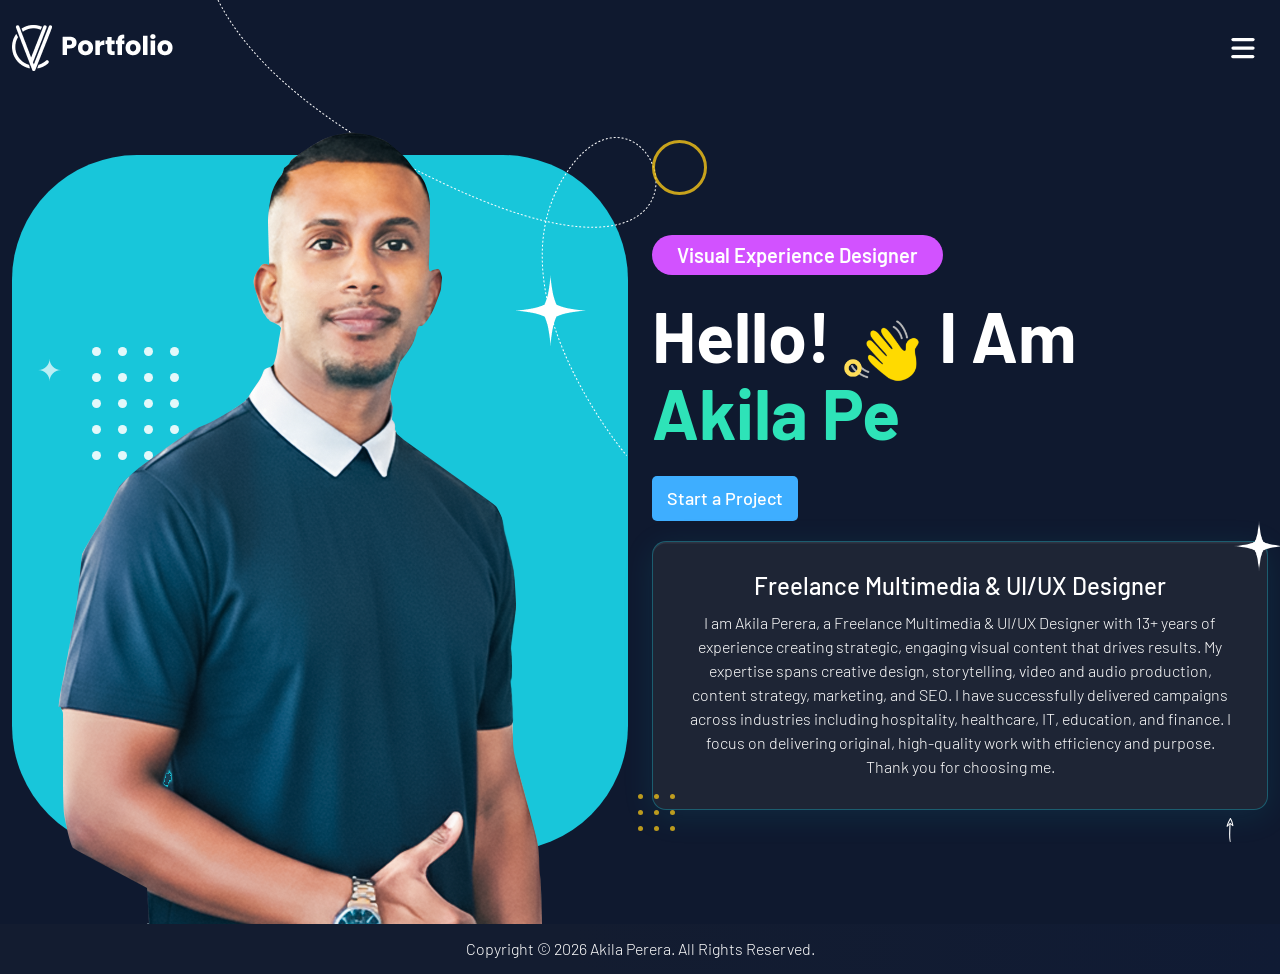
==== commit 69e81e40: "sevice page issue" ====
--- a/Akila_Porfolio Website Revamp/index.html
+++ b/Akila_Porfolio Website Revamp/index.html
@@ -252,7 +252,7 @@
       <a href="index.html" class="active" title="Home"><svg viewBox="0 0 24 24"><path d="M3 9l9-7 9 7v11a2 2 0 0 1-2 2H5a2 2 0 0 1-2-2z"/><polyline points="9 22 9 12 15 12 15 22"/></svg></a>
       <a href="about.html" title="About"><svg viewBox="0 0 24 24"><path d="M20 21v-2a4 4 0 0 0-4-4H8a4 4 0 0 0-4 4v2"/><circle cx="12" cy="7" r="4"/></svg></a>
       <a href="portfolio.html" title="Portfolio"><svg viewBox="0 0 24 24"><rect x="3" y="3" width="7" height="7"/><rect x="14" y="3" width="7" height="7"/><rect x="14" y="14" width="7" height="7"/><rect x="3" y="14" width="7" height="7"/></svg></a>
-      <a href="Services.html" title="Services"><svg viewBox="0 0 24 24"><polygon points="12 2 15.09 8.26 22 9.27 17 14.14 18.18 21.02 12 17.77 5.82 21.02 7 14.14 2 9.27 8.91 8.26 12 2"/></svg></a>
+      <a href="services.html" title="Services"><svg viewBox="0 0 24 24"><polygon points="12 2 15.09 8.26 22 9.27 17 14.14 18.18 21.02 12 17.77 5.82 21.02 7 14.14 2 9.27 8.91 8.26 12 2"/></svg></a>
       <a href="contact.html" title="Contact"><svg viewBox="0 0 24 24"><path d="M4 4h16c1.1 0 2 .9 2 2v12c0 1.1-.9 2-2 2H4c-1.1 0-2-.9-2-2V6c0-1.1.9-2 2-2z"/><polyline points="22,6 12,13 2,6"/></svg></a>
     </div>
 
--- a/Akila_Porfolio Website Revamp/assets/css/style.css
+++ b/Akila_Porfolio Website Revamp/assets/css/style.css
@@ -1133,10 +1133,15 @@
 }
 
 .cv_about_box {
-    border-radius: 0 10px 10px 0;
-    background-color: rgb(255 255 255 / 9%);
-    border: 1px solid rgb(255 255 255 / 21%);
-    backdrop-filter: blur(6px);
+    border-radius: 16px;
+    background: rgba(255, 255, 255, 0.06);
+    border: 1px solid rgba(255, 255, 255, 0.18);
+    box-shadow:
+        0 8px 32px rgba(0, 0, 0, 0.2),
+        inset 0 1px 0 rgba(255, 255, 255, 0.25),
+        inset 0 0 40px rgba(255, 255, 255, 0.03);
+    backdrop-filter: blur(28px);
+    -webkit-backdrop-filter: blur(28px);
     padding: 40px 90px;
     margin: 20px 0 23px;
 }
--- a/Akila_Porfolio Website Revamp/assets/css/responsive.css
+++ b/Akila_Porfolio Website Revamp/assets/css/responsive.css
@@ -498,7 +498,8 @@
 	}
 
 	.cv_edu_box {
-		max-width: 100%;
+		width: 100% !important;
+		max-width: 100% !important;
 	}
 
 	.cv_exp_box {
@@ -579,8 +580,8 @@
 	}
 
 	.cv_edu_box {
-		width: 100%;
-		max-width: 100%;
+		width: 50%;
+		max-width: 50%;
 		padding: 15px 15px 30px;
 	}
 
@@ -1060,3 +1061,17 @@
 .cv_banner_wrapper::after {
 	display: none !important;
 }
+
+/* ===== Education cards — force 2-column grid on tablet (576px–1199px) ===== */
+@media (min-width: 576px) and (max-width: 1199.98px) {
+	.cv_edu_info {
+		display: grid !important;
+		grid-template-columns: 1fr 1fr !important;
+		align-items: start;
+	}
+	.cv_edu_box {
+		width: 100% !important;
+		max-width: 100% !important;
+		min-width: 0 !important;
+	}
+}
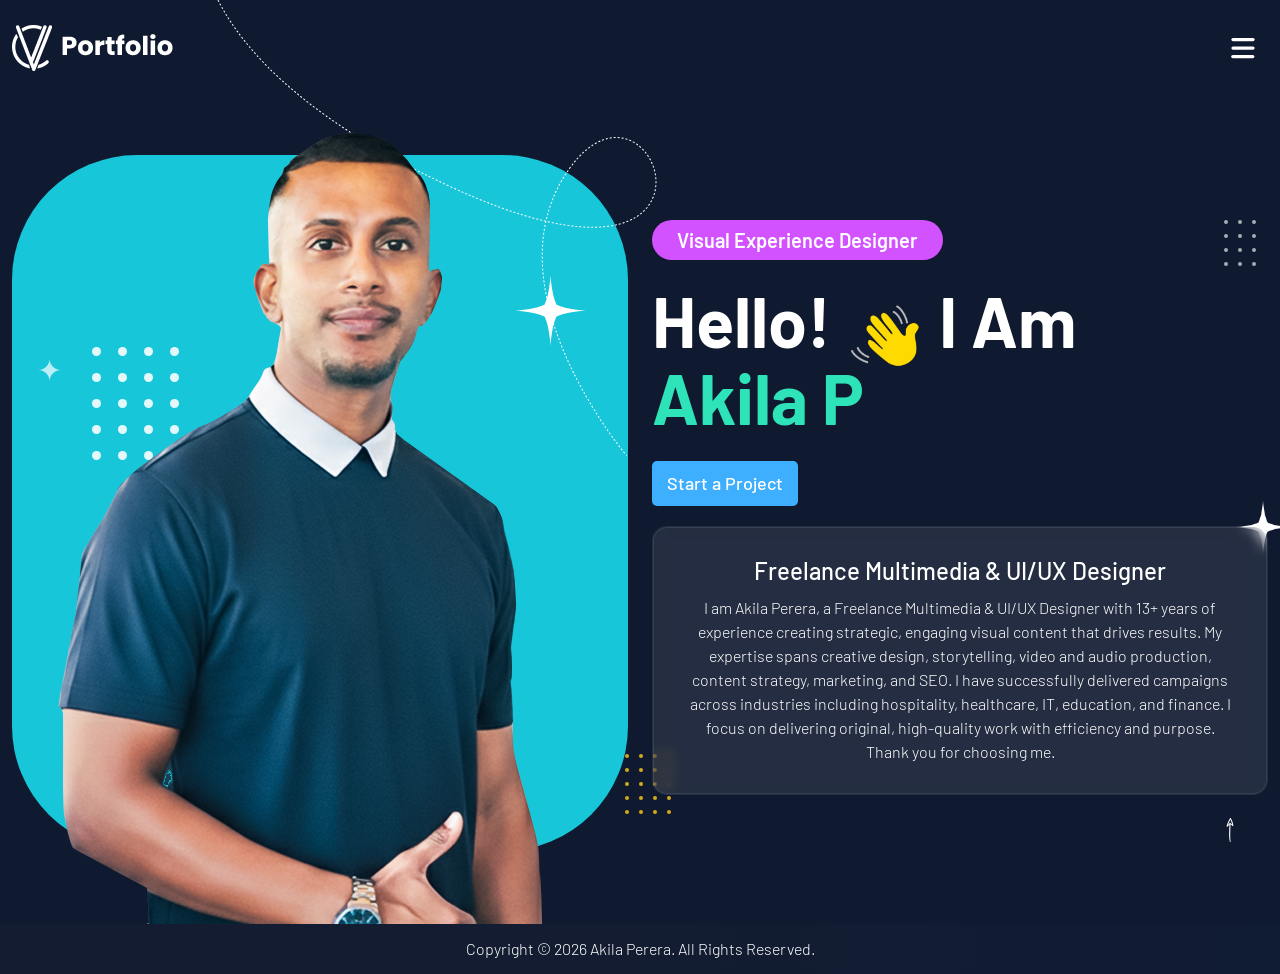
==== commit 61863ede: "ui change" ====
--- a/Akila_Porfolio Website Revamp/index.html
+++ b/Akila_Porfolio Website Revamp/index.html
@@ -195,7 +195,10 @@
                 <span class="bnr-yellow-circle" aria-hidden="true"></span>
                 <div class="cv_banner_text">
                   <!-- h5 = original tag — CSS styles this as the pink/purple pill badge -->
-                  <h5>Visual Experience Designer</h5>
+                  <div class="cv_banner_title_wrap">
+                    <h5>Visual Experience Designer</h5>
+                  </div>
+                  <span class="bnr-title-dots" aria-hidden="true"></span>
 
                   <!-- h1 "Hello! I Am" — original tag, original structure -->
                   <h1>Hello! <span class="bnr-hand-wrap"><img src="assets/images/yellow circle.png" class="bnr-yellow-ring" alt="" aria-hidden="true"><img src="assets/images/hand.svg" class="img-fluid" alt="Waving hand"></span> I Am</h1>
--- a/Akila_Porfolio Website Revamp/assets/css/style.css
+++ b/Akila_Porfolio Website Revamp/assets/css/style.css
@@ -727,11 +727,12 @@
 
 .cv_banner_box {
     border-radius: 14px;
-    background: #1e2535;
-    border: 1px solid rgba(24, 198, 218, 0.35);
-    box-shadow: 0 6px 32px rgba(24, 198, 218, 0.10), 0 1.5px 0 rgba(255,255,255,0.07) inset;
+    background-color: rgb(255 255 255 / 9%);
+    border: 1px solid rgb(255 255 255 / 9%);
+    box-shadow: none;
     padding: 30px;
-    backdrop-filter: blur(12px);
+    backdrop-filter: blur(6px);
+    -webkit-backdrop-filter: blur(6px);
     text-align: center;
     position: relative;
     overflow: visible;
--- a/Akila_Porfolio Website Revamp/assets/css/responsive.css
+++ b/Akila_Porfolio Website Revamp/assets/css/responsive.css
@@ -28,6 +28,137 @@
 /*============================
 Max - Width Query
 ============================*/
+
+.cv_banner_box_star,
+.bnr-yellow-dots,
+.bnr-yellow-circle,
+.bnr-yellow-ring {
+    display: none !important;
+}
+
+@media (min-width: 992px) {
+    .cv_banner_right_col {
+        padding-top: 100px;
+    }
+}
+
+/* Desktop + tablet — title dots and bio box decorations */
+.cv_banner_title_wrap {
+    display: inline-flex;
+    align-items: center;
+    position: relative;
+}
+
+.bnr-title-dots {
+    display: none;
+}
+
+@media (min-width: 768px) {
+    .cv_banner_text {
+        position: relative;
+    }
+
+    .bnr-title-dots {
+        display: block;
+        position: absolute;
+        right: 40px;
+        top: 0;
+        width: 4px;
+        height: 4px;
+        border-radius: 50%;
+        background: rgba(255,255,255,0.75);
+        opacity: 0.85;
+        box-shadow:
+            0px   0px  0 rgba(255,255,255,0.75),
+            14px  0px  0 rgba(255,255,255,0.75),
+            28px  0px  0 rgba(255,255,255,0.75),
+            0px   14px 0 rgba(255,255,255,0.75),
+            14px  14px 0 rgba(255,255,255,0.75),
+            28px  14px 0 rgba(255,255,255,0.75),
+            0px   28px 0 rgba(255,255,255,0.75),
+            14px  28px 0 rgba(255,255,255,0.75),
+            28px  28px 0 rgba(255,255,255,0.75),
+            0px   42px 0 rgba(255,255,255,0.75),
+            14px  42px 0 rgba(255,255,255,0.75),
+            28px  42px 0 rgba(255,255,255,0.75);
+    }
+}
+
+/* Desktop + tablet — star and dot grid behind bio box corners */
+@media (min-width: 768px) {
+    /* Glass layer moved to ::before so star/dots sit behind it */
+    .cv_banner_box {
+        background: transparent !important;
+        backdrop-filter: none !important;
+        -webkit-backdrop-filter: none !important;
+        overflow: visible !important;
+    }
+
+    .cv_banner_box::before {
+        content: '';
+        position: absolute;
+        inset: 0;
+        border-radius: 14px;
+        background: rgb(255 255 255 / 9%);
+        backdrop-filter: blur(6px);
+        -webkit-backdrop-filter: blur(6px);
+        border: 1px solid rgb(255 255 255 / 9%);
+        z-index: 1;
+        pointer-events: none;
+    }
+
+    .cv_banner_box h4,
+    .cv_banner_box p {
+        position: relative;
+        z-index: 2;
+    }
+
+    .cv_banner_box_star {
+        display: block !important;
+        position: absolute;
+        top: -28px;
+        right: -24px;
+        width: 56px;
+        height: auto;
+        pointer-events: none;
+        z-index: 0;
+    }
+
+    .bnr-yellow-dots {
+        display: block !important;
+        position: absolute;
+        bottom: 36px;
+        left: -28px;
+        width: 4px;
+        height: 4px;
+        border-radius: 50%;
+        background: #F5C518;
+        pointer-events: none;
+        z-index: 0;
+        opacity: 0.85;
+        box-shadow:
+            0px   0px  0 #F5C518,
+            14px  0px  0 #F5C518,
+            28px  0px  0 #F5C518,
+            42px  0px  0 #F5C518,
+            0px   14px 0 #F5C518,
+            14px  14px 0 #F5C518,
+            28px  14px 0 #F5C518,
+            42px  14px 0 #F5C518,
+            0px   28px 0 #F5C518,
+            14px  28px 0 #F5C518,
+            28px  28px 0 #F5C518,
+            42px  28px 0 #F5C518,
+            0px   42px 0 #F5C518,
+            14px  42px 0 #F5C518,
+            28px  42px 0 #F5C518,
+            42px  42px 0 #F5C518,
+            0px   56px 0 #F5C518,
+            14px  56px 0 #F5C518,
+            28px  56px 0 #F5C518,
+            42px  56px 0 #F5C518;
+    }
+}
 
 @media (max-width: 1700px) {
 
@@ -634,7 +765,7 @@
 	}
 
 	.cv_project_img {
-		margin-bottom: -38px !important;
+		margin-bottom: -90px !important;
 		padding: 0 10% !important;
 		border-radius: 14px !important;
 		position: relative;
@@ -643,16 +774,16 @@
 	}
 
 	.cv_project_img img {
-		height: 190px;
-		max-height: 190px;
 		width: 100%;
+		height: auto;
+		aspect-ratio: 4 / 3;
 		object-fit: cover;
 		border-radius: 14px !important;
 		display: block;
 	}
 
 	.cv_project_text {
-		padding: 52px 18px 18px !important;
+		padding: 105px 18px 24px !important;
 		margin: 0 3% !important;
 		background: linear-gradient(180deg, rgba(255,255,255,0.06) 0%, rgba(255,255,255,0.02) 100%) !important;
 		border: 1px solid rgba(255,255,255,0.08) !important;
@@ -760,7 +891,7 @@
 	}
 
 	.cv_project_img {
-		margin-bottom: -38px !important;
+		margin-bottom: -90px !important;
 		padding: 0 10% !important;
 		border-radius: 14px !important;
 		position: relative;
@@ -770,8 +901,8 @@
 
 	.cv_project_img img {
 		width: 100%;
-		height: 210px;
-		max-height: 210px;
+		height: auto;
+		aspect-ratio: 4 / 3;
 		object-fit: cover;
 		display: block;
 		border-radius: 14px !important;
@@ -781,7 +912,7 @@
 		border-radius: 12px !important;
 		background: linear-gradient(180deg, rgba(255,255,255,0.06) 0%, rgba(255,255,255,0.02) 100%) !important;
 		border: 1px solid rgba(255,255,255,0.08) !important;
-		padding: 52px 18px 20px !important;
+		padding: 105px 18px 20px !important;
 		margin: 0 3% !important;
 		backdrop-filter: none !important;
 		text-align: center;
@@ -830,6 +961,9 @@
 /* Project card — image transition (shared) */
 .cv_project_img img {
 	transition: filter 0.3s ease;
+	aspect-ratio: 4 / 3;
+	object-fit: cover;
+	height: auto;
 }
 
 /* Project card text styles — shared */
@@ -995,9 +1129,9 @@
 		display: none !important;
 	}
 
-	/* Yellow dot grid — show inside box */
+	/* Yellow dot grid — hidden on mobile */
 	.bnr-yellow-dots {
-		display: block !important;
+		display: none !important;
 	}
 
 }
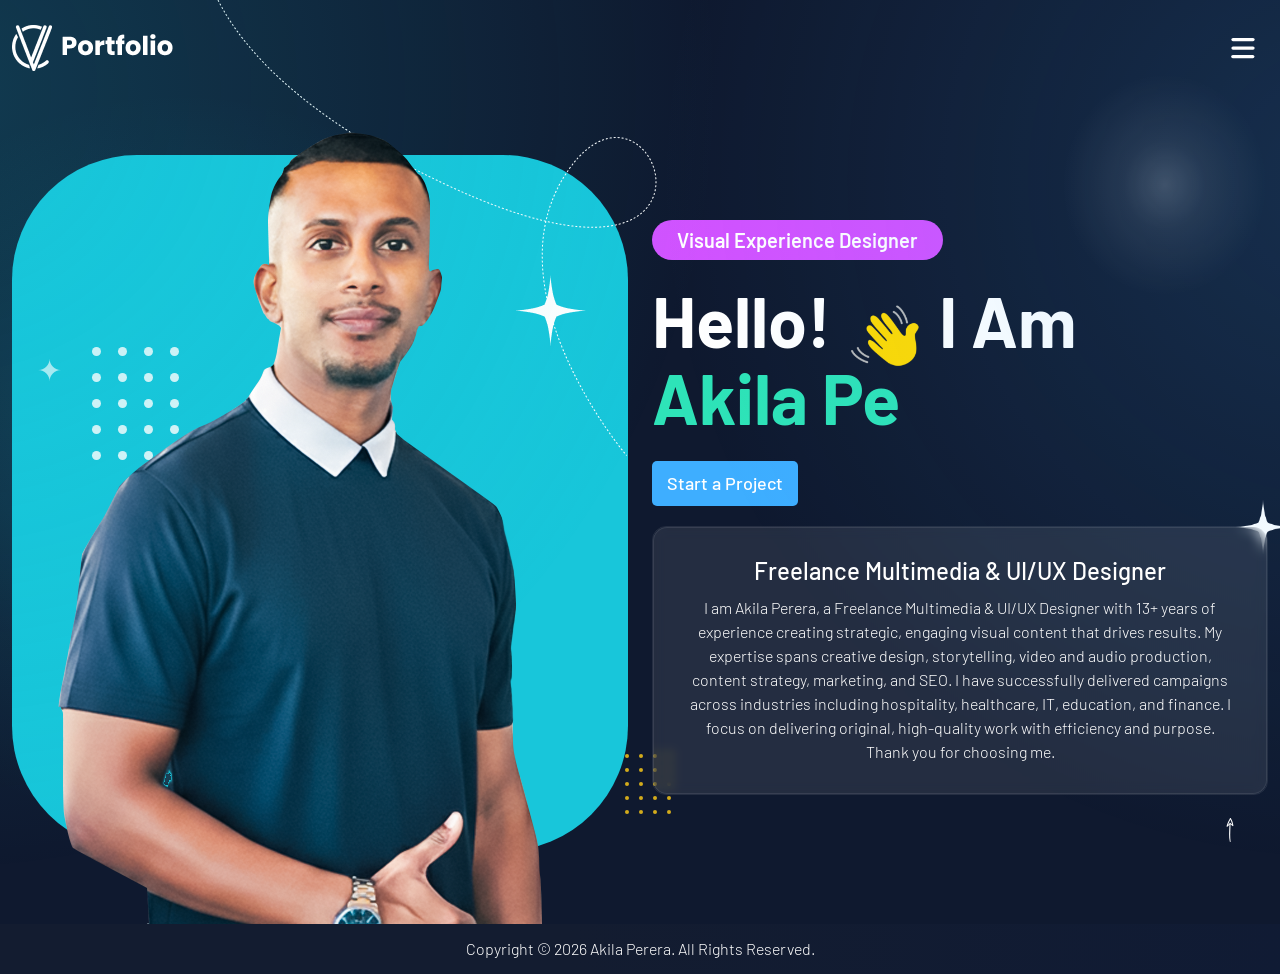
==== commit 89319a3e: "remove dot square" ====
--- a/Akila_Porfolio Website Revamp/index.html
+++ b/Akila_Porfolio Website Revamp/index.html
@@ -194,11 +194,9 @@
                 <!-- Yellow circle above content — desktop only -->
                 <span class="bnr-yellow-circle" aria-hidden="true"></span>
                 <div class="cv_banner_text">
-                  <!-- h5 = original tag — CSS styles this as the pink/purple pill badge -->
                   <div class="cv_banner_title_wrap">
                     <h5>Visual Experience Designer</h5>
                   </div>
-                  <span class="bnr-title-dots" aria-hidden="true"></span>
 
                   <!-- h1 "Hello! I Am" — original tag, original structure -->
                   <h1>Hello! <span class="bnr-hand-wrap"><img src="assets/images/yellow circle.png" class="bnr-yellow-ring" alt="" aria-hidden="true"><img src="assets/images/hand.svg" class="img-fluid" alt="Waving hand"></span> I Am</h1>
--- a/Akila_Porfolio Website Revamp/assets/css/responsive.css
+++ b/Akila_Porfolio Website Revamp/assets/css/responsive.css
@@ -40,6 +40,63 @@
     .cv_banner_right_col {
         padding-top: 100px;
     }
+
+}
+
+/* Tablet: smaller glows */
+@media (min-width: 768px) and (max-width: 1199.98px) {
+    .cv_banner_wrapper::before {
+        background:
+            radial-gradient(ellipse 18% 24% at 18% 50%, rgba(24, 198, 218, 0.22) 0%, rgba(24, 198, 218, 0.16) 20%, rgba(24, 198, 218, 0.09) 50%, rgba(24, 198, 218, 0.03) 75%, transparent 100%),
+            radial-gradient(ellipse 8% 12% at 90% 18%, rgba(255, 255, 255, 0.09) 0%, transparent 100%) !important;
+        pointer-events: none;
+    }
+}
+
+/* Desktop: left glow + right spot centered on white dot grid */
+@media (min-width: 1200px) {
+    .cv_banner_wrapper::before {
+        background:
+            radial-gradient(ellipse 30% 40% at 14% 50%, rgba(24, 198, 218, 0.28) 0%, rgba(24, 198, 218, 0.14) 30%, rgba(24, 198, 218, 0.05) 65%, transparent 100%),
+            radial-gradient(ellipse 8% 12% at 91% 20%, rgba(255, 255, 255, 0.20) 0%, rgba(255, 255, 255, 0.08) 40%, transparent 100%) !important;
+        pointer-events: none;
+    }
+}
+
+@media (min-width: 1200px) {
+    /* Desktop: Left and right corner backlight gradients for all pages */
+    .cv_main_wrapper::after {
+        content: "";
+        position: fixed;
+        top: 0;
+        left: 0;
+        width: 100vw;
+        height: 100vh;
+        pointer-events: none;
+        z-index: 0;
+        background:
+            radial-gradient(circle at -5% 10%, rgba(24, 198, 218, 0.20) 0%, transparent 50%),
+            radial-gradient(circle at 105% 20%, rgba(62, 174, 255, 0.15) 0%, transparent 45%);
+    }
+
+    /* Contact Page: Glow between Map and Text */
+    .cv_map_wrapper::before {
+        content: "";
+        position: absolute;
+        top: 50%;
+        left: 66.66%;
+        transform: translate(-50%, -50%);
+        width: 450px;
+        height: 450px;
+        background: radial-gradient(circle at center, rgba(62, 174, 255, 0.25) 0%, rgba(24, 198, 218, 0.1) 40%, transparent 65%);
+        pointer-events: none;
+        z-index: 0;
+    }
+
+    .cv_map_wrapper .cv_container {
+        position: relative;
+        z-index: 1;
+    }
 }
 
 /* Desktop + tablet — title dots and bio box decorations */
@@ -48,39 +105,9 @@
     align-items: center;
     position: relative;
 }
-
-.bnr-title-dots {
-    display: none;
-}
-
 @media (min-width: 768px) {
     .cv_banner_text {
         position: relative;
-    }
-
-    .bnr-title-dots {
-        display: block;
-        position: absolute;
-        right: 40px;
-        top: 0;
-        width: 4px;
-        height: 4px;
-        border-radius: 50%;
-        background: rgba(255,255,255,0.75);
-        opacity: 0.85;
-        box-shadow:
-            0px   0px  0 rgba(255,255,255,0.75),
-            14px  0px  0 rgba(255,255,255,0.75),
-            28px  0px  0 rgba(255,255,255,0.75),
-            0px   14px 0 rgba(255,255,255,0.75),
-            14px  14px 0 rgba(255,255,255,0.75),
-            28px  14px 0 rgba(255,255,255,0.75),
-            0px   28px 0 rgba(255,255,255,0.75),
-            14px  28px 0 rgba(255,255,255,0.75),
-            28px  28px 0 rgba(255,255,255,0.75),
-            0px   42px 0 rgba(255,255,255,0.75),
-            14px  42px 0 rgba(255,255,255,0.75),
-            28px  42px 0 rgba(255,255,255,0.75);
     }
 }
 
@@ -355,6 +382,7 @@
 	}
 }
 
+
 @media (max-width:767.98px) {
 
 	section {
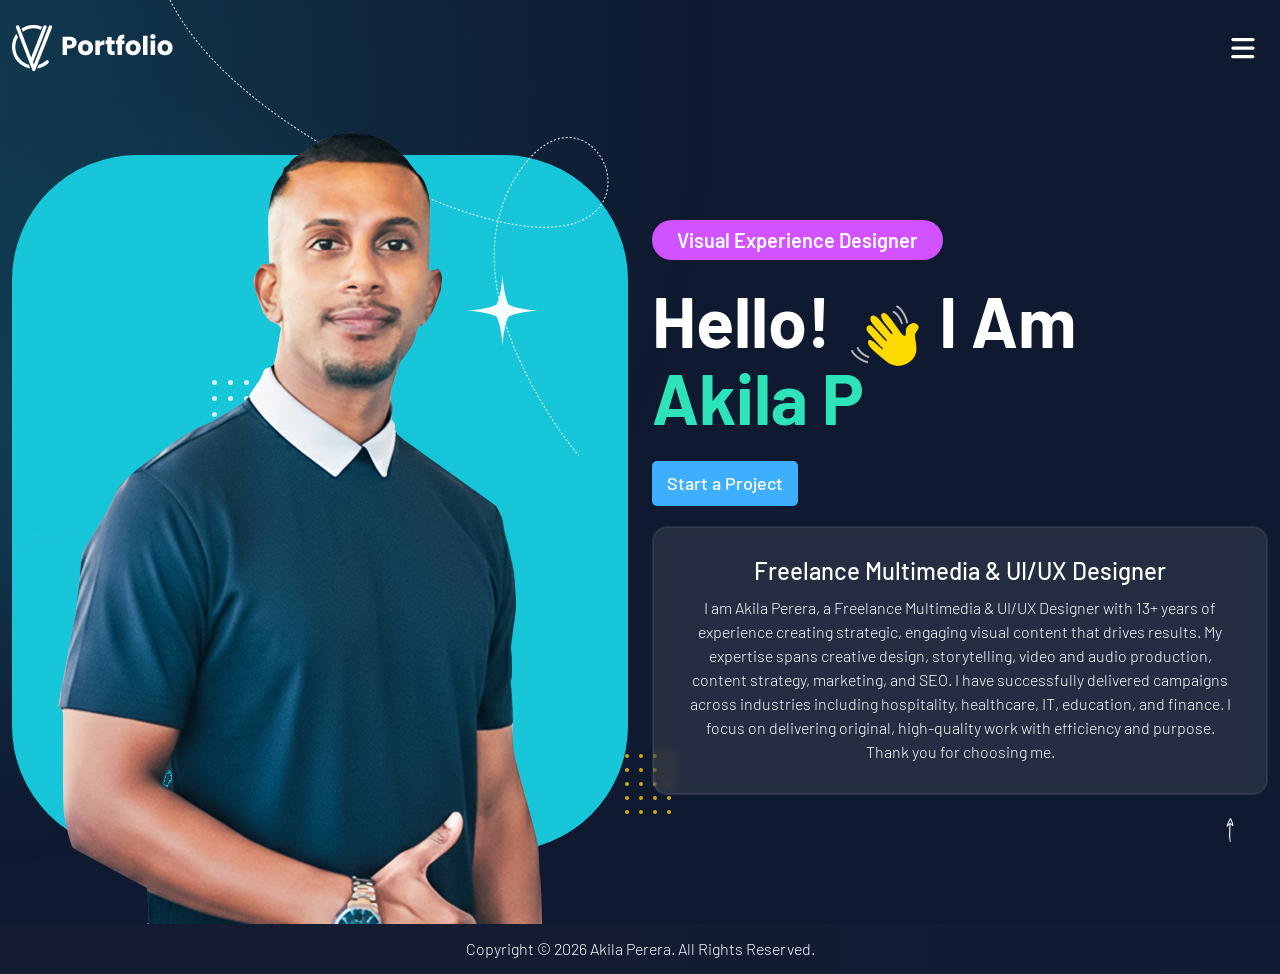
==== commit 8bf8f51f: "new response" ====
--- a/Akila_Porfolio Website Revamp/index.html
+++ b/Akila_Porfolio Website Revamp/index.html
@@ -185,7 +185,6 @@
                   <img src="assets/images/bnr-star.png" class="bnr-star" alt="" aria-hidden="true">
                   <img src="assets/images/bnr-sqr.png" class="bnr-sqr"  alt="" aria-hidden="true">
                   <!-- dot grid — inside cv_banner_img so bottom/right are relative to the image box -->
-                  <span class="bnr-float-star bnr-fs-1" aria-hidden="true">✦</span>
                 </div>
               </div>
 
@@ -214,7 +213,6 @@
 
                 <!-- Info box — h4 original tag -->
                 <div class="cv_banner_box">
-                  <img src="assets/images/bnr-star.png" class="cv_banner_box_star" alt="" aria-hidden="true">
                   <h4>Freelance Multimedia &amp; UI/UX Designer</h4>
                   <p>I am Akila Perera, a Freelance Multimedia &amp; UI/UX Designer with 13+ years of experience
                      creating strategic, engaging visual content that drives results. My expertise spans creative
--- a/Akila_Porfolio Website Revamp/assets/css/style.css
+++ b/Akila_Porfolio Website Revamp/assets/css/style.css
@@ -8,7 +8,7 @@
 @import url('https://fonts.googleapis.com/css2?family=Barlow:wght@300;400;500;600;700;800;900&display=swap');
 
 :root {
-    --cv-primary-color:#3EAEFF;
+    --cv-primary-color: #3EAEFF;
     --cv-secoundry-color: #D252FF;
     --cv-white-color: #ffffff;
     --cv-black-color: #000707;
@@ -17,10 +17,12 @@
 }
 
 html {
-  scroll-behavior: smooth;
-}
-
-*,*:before,*:after{
+    scroll-behavior: smooth;
+}
+
+*,
+*:before,
+*:after {
     box-sizing: border-box;
     -webkit-box-sizing: border-box;
     -moz-box-sizing: border-box;
@@ -39,90 +41,113 @@
     background-color: #0F192F;
 }
 
-*::-webkit-scrollbar-track
-{
-    -webkit-box-shadow: inset 0 0 6px rgba(0,0,0,0.3);
+*::-webkit-scrollbar-track {
+    -webkit-box-shadow: inset 0 0 6px rgba(0, 0, 0, 0.3);
     background-color: #F5F5F5;
     border-radius: 10px;
 }
 
-*::-webkit-scrollbar
-{
+*::-webkit-scrollbar {
     width: 4px;
     background-color: #F5F5F5;
 }
 
-*::-webkit-scrollbar-thumb
-{
+*::-webkit-scrollbar-thumb {
     border-radius: 1rem;
     background: var(--cv-primary-color);
     min-height: 150px;
 }
 
-a, a:hover, a:focus, button, button:hover, button:focus{	
-	text-decoration: none;
-	-webkit-transition: var(--cv-transition);
+a,
+a:hover,
+a:focus,
+button,
+button:hover,
+button:focus {
+    text-decoration: none;
+    -webkit-transition: var(--cv-transition);
     -moz-transition: var(--cv-transition);
     -ms-transition: var(--cv-transition);
     -o-transition: var(--cv-transition);
     transition: var(--cv-transition);
 }
-h1, h2, h3, h4, h5, h6{	
-	-webkit-transition: var(--cv-transition);
+
+h1,
+h2,
+h3,
+h4,
+h5,
+h6 {
+    -webkit-transition: var(--cv-transition);
     -moz-transition: var(--cv-transition);
     -ms-transition: var(--cv-transition);
     -o-transition: var(--cv-transition);
     transition: var(--cv-transition);
-	margin:0;
-	padding:0;	
-	word-break: break-word;
+    margin: 0;
+    padding: 0;
+    word-break: break-word;
     text-transform: none;
 }
 
-h2{
+h2 {
     font-size: 34px;
     font-weight: 700;
 }
 
-h3{
+h3 {
     font-size: 26px;
     font-weight: 600;
 }
 
-h4{
+h4 {
     font-size: 24px;
     font-weight: 500;
 }
 
-h5{
+h5 {
     font-size: 20px;
     font-weight: 600;
 }
 
-input, textarea, select, button, label, svg, svg path, svg rect, svg polygon, img, a, :after, :before, :hover, :focus{
-	outline: none !important;
-	box-shadow:none;
+input,
+textarea,
+select,
+button,
+label,
+svg,
+svg path,
+svg rect,
+svg polygon,
+img,
+a,
+:after,
+:before,
+:hover,
+:focus {
+    outline: none !important;
+    box-shadow: none;
     border: none;
 }
 
 input::-webkit-outer-spin-button,
 input::-webkit-inner-spin-button {
-  -webkit-appearance: none;
-  margin: 0;
+    -webkit-appearance: none;
+    margin: 0;
 }
 
 input[type=number] {
-  -moz-appearance: textfield;
-}
-
-ul{
-	padding:0;
-	margin:0;
-	list-style-type: none;
-}
+    -moz-appearance: textfield;
+}
+
+ul {
+    padding: 0;
+    margin: 0;
+    list-style-type: none;
+}
+
 p {
-  margin: 0px;
-  word-break: break-word;
+    margin: 0px;
+    word-break: break-word;
 }
 
 .cv_main_wrapper {
@@ -135,15 +160,15 @@
     background-size: cover;
 }
 
-section{
+section {
     padding: 90px 0;
 }
 
-.row{
+.row {
     row-gap: 24px;
 }
 
-.cv_bottom_btn a{
+.cv_bottom_btn a {
     margin: 15px auto 0;
 }
 
@@ -163,7 +188,7 @@
     position: fixed;
     bottom: 20px;
     right: 20px;
-    transition: var(--cv-transition)  opacity 0;
+    transition: var(--cv-transition) opacity 0;
     visibility: hidden;
     z-index: 1000;
     cursor: pointer;
@@ -171,47 +196,56 @@
 }
 
 @keyframes border-transform {
-  0%{
-    border-radius: 63% 37% 54% 46%/55% 48% 52% 45%;
-    transform: translateY(0px);
-  }
-  14% {
-    border-radius: 40% 60% 54% 46%/49% 60% 40% 51%;
-  }
-  28% {
-    border-radius: 54% 46% 38% 62%/49% 70% 30% 51%;
-  }
-  42% {
-    border-radius: 61% 39% 55% 45%/61% 38% 62% 39%;
-  }
-  56% {
-    border-radius: 61% 39% 67% 33%/70% 50% 50% 30%;
-  }
-  70% {
-    border-radius: 50% 50% 34% 66%/56% 68% 32% 44%;
-  }
-  84% {
-    border-radius: 46% 54% 50% 50%/35% 61% 39% 65%;
-  }
-  100% {
-    border-radius: 63% 37% 54% 46%/55% 48% 52% 45%;
-    transform: translateY(-20px);
-  }
+    0% {
+        border-radius: 63% 37% 54% 46%/55% 48% 52% 45%;
+        transform: translateY(0px);
+    }
+
+    14% {
+        border-radius: 40% 60% 54% 46%/49% 60% 40% 51%;
+    }
+
+    28% {
+        border-radius: 54% 46% 38% 62%/49% 70% 30% 51%;
+    }
+
+    42% {
+        border-radius: 61% 39% 55% 45%/61% 38% 62% 39%;
+    }
+
+    56% {
+        border-radius: 61% 39% 67% 33%/70% 50% 50% 30%;
+    }
+
+    70% {
+        border-radius: 50% 50% 34% 66%/56% 68% 32% 44%;
+    }
+
+    84% {
+        border-radius: 46% 54% 50% 50%/35% 61% 39% 65%;
+    }
+
+    100% {
+        border-radius: 63% 37% 54% 46%/55% 48% 52% 45%;
+        transform: translateY(-20px);
+    }
 }
 
 .cv_top_icon a:active {
-  background-color: var(--cv-black-color);
-}
+    background-color: var(--cv-black-color);
+}
+
 .cv_top_icon a.show {
-  opacity: 1;
-  visibility: visible;
+    opacity: 1;
+    visibility: visible;
 }
 
 /* Pink circle — sits to the LEFT of the blue go-to-top button */
 .cv_pink_ring {
     position: fixed;
     bottom: 24px;
-    right: 90px;   /* blue button right:20px + width 60px + 10px gap */
+    right: 90px;
+    /* blue button right:20px + width 60px + 10px gap */
     width: 42px;
     height: 42px;
     object-fit: contain;
@@ -229,8 +263,13 @@
 }
 
 @keyframes pink_ring_float {
-    0%   { transform: translateY(0) scale(1);    }
-    100% { transform: translateY(-8px) scale(1.05); }
+    0% {
+        transform: translateY(0) scale(1);
+    }
+
+    100% {
+        transform: translateY(-8px) scale(1.05);
+    }
 }
 
 
@@ -252,7 +291,7 @@
 }
 
 .loader img {
-	width: 100px;
+    width: 100px;
 }
 
 /********************************************************
@@ -301,6 +340,7 @@
     align-items: center;
     justify-content: space-between;
 }
+
 /********************************************************
     Navbar Section Style
  *******************************************************/
@@ -324,7 +364,7 @@
 
 }
 
-.menu-open .cv_header_menu{
+.menu-open .cv_header_menu {
     opacity: 1;
     visibility: visible;
     background-color: rgba(28, 28, 28, 0.80);
@@ -339,11 +379,11 @@
     gap: 30px 60px;
 }
 
-.cv_menus_wrapper .cv_menus li{
+.cv_menus_wrapper .cv_menus li {
     margin-bottom: 5px;
 }
 
-.cv_menus_wrapper .cv_menus li:last-child{
+.cv_menus_wrapper .cv_menus li:last-child {
     margin-bottom: 0;
 }
 
@@ -368,16 +408,18 @@
     transition: var(--cv-transition);
 }
 
-.cv_menus_wrapper .cv_menus li a:hover, .cv_menus_wrapper .cv_menus li a.active{
+.cv_menus_wrapper .cv_menus li a:hover,
+.cv_menus_wrapper .cv_menus li a.active {
     color: var(--cv-primary-color);
 }
 
-.cv_menus_wrapper .cv_menus li a:hover::before, .cv_menus_wrapper .cv_menus li a.active::before{
+.cv_menus_wrapper .cv_menus li a:hover::before,
+.cv_menus_wrapper .cv_menus li a.active::before {
     visibility: visible;
     opacity: 1;
 }
 
-.cv_header_social{
+.cv_header_social {
     position: relative;
     margin-bottom: 15px;
 }
@@ -398,7 +440,7 @@
     margin-top: 40px;
 }
 
-.cv_header_social ul li a img{
+.cv_header_social ul li a img {
     transition: var(--cv-transition);
 }
 
@@ -417,7 +459,7 @@
     width: 50px;
 }
 
-.menu-open .hamRotate{
+.menu-open .hamRotate {
     transform: rotate(45deg);
 }
 
@@ -463,7 +505,7 @@
     padding: 13px 0;
 }
 
-.cv_footer_text{
+.cv_footer_text {
     text-align: center;
 }
 
@@ -490,7 +532,7 @@
     content: "";
     position: absolute;
     /* Subtle radial gradient to soften grid in centre */
-    background: radial-gradient(ellipse 80% 60% at 50% 50%, rgba(15,25,47,0.6) 0%, transparent 100%);
+    background: radial-gradient(ellipse 80% 60% at 50% 50%, rgba(15, 25, 47, 0.6) 0%, transparent 100%);
     width: 100%;
     height: 100%;
     top: 0;
@@ -517,7 +559,10 @@
     justify-content: center;
 }
 
-.cv_banner_img, .cv_banner_img img, .cv_banner_text, .cv_banner_box{
+.cv_banner_img,
+.cv_banner_img img,
+.cv_banner_text,
+.cv_banner_box {
     position: relative;
 }
 
@@ -550,7 +595,7 @@
     margin: auto;
 }
 
-.cv_banner_img .bnr-boy{
+.cv_banner_img .bnr-boy {
     z-index: 1;
 }
 
@@ -562,7 +607,7 @@
 
 .cv_banner_img .bnr-line {
     position: absolute;
-    right: -80px;
+    right: -40px;
     top: -140px;
     animation: cv_ud 2.5s infinite alternate;
 }
@@ -582,33 +627,33 @@
     .cv_banner_img::after {
         content: '';
         position: absolute;
-        width: 9px;
-        height: 9px;
+        width: 5px;
+        height: 5px;
         border-radius: 50%;
         background: rgba(255, 255, 255, 0.88);
         box-shadow:
-            0px   0px  0 rgba(255,255,255,0.88),
-            26px  0px  0 rgba(255,255,255,0.88),
-            52px  0px  0 rgba(255,255,255,0.88),
-            78px  0px  0 rgba(255,255,255,0.88),
-            0px   26px 0 rgba(255,255,255,0.88),
-            26px  26px 0 rgba(255,255,255,0.88),
-            52px  26px 0 rgba(255,255,255,0.88),
-            78px  26px 0 rgba(255,255,255,0.88),
-            0px   52px 0 rgba(255,255,255,0.88),
-            26px  52px 0 rgba(255,255,255,0.88),
-            52px  52px 0 rgba(255,255,255,0.88),
-            78px  52px 0 rgba(255,255,255,0.88),
-            0px   78px 0 rgba(255,255,255,0.88),
-            26px  78px 0 rgba(255,255,255,0.88),
-            52px  78px 0 rgba(255,255,255,0.88),
-            78px  78px 0 rgba(255,255,255,0.88),
-            0px  104px 0 rgba(255,255,255,0.88),
-            26px 104px 0 rgba(255,255,255,0.88),
-            52px 104px 0 rgba(255,255,255,0.88),
-            78px 104px 0 rgba(255,255,255,0.88);
-        left: calc(50% - 250px);
-        top: 30%;
+            0px 0px 0 rgba(255, 255, 255, 0.88),
+            16px 0px 0 rgba(255, 255, 255, 0.88),
+            32px 0px 0 rgba(255, 255, 255, 0.88),
+            48px 0px 0 rgba(255, 255, 255, 0.88),
+            0px 16px 0 rgba(255, 255, 255, 0.88),
+            16px 16px 0 rgba(255, 255, 255, 0.88),
+            32px 16px 0 rgba(255, 255, 255, 0.88),
+            48px 16px 0 rgba(255, 255, 255, 0.88),
+            0px 32px 0 rgba(255, 255, 255, 0.88),
+            16px 32px 0 rgba(255, 255, 255, 0.88),
+            32px 32px 0 rgba(255, 255, 255, 0.88),
+            48px 32px 0 rgba(255, 255, 255, 0.88),
+            0px 48px 0 rgba(255, 255, 255, 0.88),
+            16px 48px 0 rgba(255, 255, 255, 0.88),
+            32px 48px 0 rgba(255, 255, 255, 0.88),
+            48px 48px 0 rgba(255, 255, 255, 0.88),
+            0px 64px 0 rgba(255, 255, 255, 0.88),
+            16px 64px 0 rgba(255, 255, 255, 0.88),
+            32px 64px 0 rgba(255, 255, 255, 0.88),
+            48px 64px 0 rgba(255, 255, 255, 0.88);
+        left: calc(50% - 160px);
+        top: 36%;
         pointer-events: none;
         z-index: 0;
         animation: cv_ud 2.5s infinite alternate;
@@ -619,33 +664,33 @@
     .cv_banner_img::after {
         content: '';
         position: absolute;
-        width: 9px;
-        height: 9px;
+        width: 5px;
+        height: 5px;
         border-radius: 50%;
         background: rgba(255, 255, 255, 0.88);
         box-shadow:
-            0px   0px  0 rgba(255,255,255,0.88),
-            26px  0px  0 rgba(255,255,255,0.88),
-            52px  0px  0 rgba(255,255,255,0.88),
-            78px  0px  0 rgba(255,255,255,0.88),
-            0px   26px 0 rgba(255,255,255,0.88),
-            26px  26px 0 rgba(255,255,255,0.88),
-            52px  26px 0 rgba(255,255,255,0.88),
-            78px  26px 0 rgba(255,255,255,0.88),
-            0px   52px 0 rgba(255,255,255,0.88),
-            26px  52px 0 rgba(255,255,255,0.88),
-            52px  52px 0 rgba(255,255,255,0.88),
-            78px  52px 0 rgba(255,255,255,0.88),
-            0px   78px 0 rgba(255,255,255,0.88),
-            26px  78px 0 rgba(255,255,255,0.88),
-            52px  78px 0 rgba(255,255,255,0.88),
-            78px  78px 0 rgba(255,255,255,0.88),
-            0px  104px 0 rgba(255,255,255,0.88),
-            26px 104px 0 rgba(255,255,255,0.88),
-            52px 104px 0 rgba(255,255,255,0.88),
-            78px 104px 0 rgba(255,255,255,0.88);
-        left: 80px;
-        top: 30%;
+            0px 0px 0 rgba(255, 255, 255, 0.88),
+            16px 0px 0 rgba(255, 255, 255, 0.88),
+            32px 0px 0 rgba(255, 255, 255, 0.88),
+            48px 0px 0 rgba(255, 255, 255, 0.88),
+            0px 16px 0 rgba(255, 255, 255, 0.88),
+            16px 16px 0 rgba(255, 255, 255, 0.88),
+            32px 16px 0 rgba(255, 255, 255, 0.88),
+            48px 16px 0 rgba(255, 255, 255, 0.88),
+            0px 32px 0 rgba(255, 255, 255, 0.88),
+            16px 32px 0 rgba(255, 255, 255, 0.88),
+            32px 32px 0 rgba(255, 255, 255, 0.88),
+            48px 32px 0 rgba(255, 255, 255, 0.88),
+            0px 48px 0 rgba(255, 255, 255, 0.88),
+            16px 48px 0 rgba(255, 255, 255, 0.88),
+            32px 48px 0 rgba(255, 255, 255, 0.88),
+            48px 48px 0 rgba(255, 255, 255, 0.88),
+            0px 64px 0 rgba(255, 255, 255, 0.88),
+            16px 64px 0 rgba(255, 255, 255, 0.88),
+            32px 64px 0 rgba(255, 255, 255, 0.88),
+            48px 64px 0 rgba(255, 255, 255, 0.88);
+        left: 200px;
+        top: 34%;
         pointer-events: none;
         z-index: 0;
         animation: cv_ud 2.5s infinite alternate;
@@ -696,22 +741,50 @@
 }
 
 @keyframes yellow_ring_bob {
-    0%   { transform: translateY(0) rotate(-5deg);  }
-    100% { transform: translateY(-6px) rotate(5deg); }
+    0% {
+        transform: translateY(0) rotate(-5deg);
+    }
+
+    100% {
+        transform: translateY(-6px) rotate(5deg);
+    }
 }
 
 @keyframes wave-animation {
-    0% { transform: rotate( 0.0deg) }
-   10% { transform: rotate(14.0deg) }
-   20% { transform: rotate(-8.0deg) }
-   30% { transform: rotate(14.0deg) }
-   40% { transform: rotate(-4.0deg) }
-   50% { transform: rotate(10.0deg) }
-   60% { transform: rotate( 0.0deg) }  
-  100% { transform: rotate( 0.0deg) }
-}
-
-.cv_banner_text .cv_profile_name{
+    0% {
+        transform: rotate(0.0deg)
+    }
+
+    10% {
+        transform: rotate(14.0deg)
+    }
+
+    20% {
+        transform: rotate(-8.0deg)
+    }
+
+    30% {
+        transform: rotate(14.0deg)
+    }
+
+    40% {
+        transform: rotate(-4.0deg)
+    }
+
+    50% {
+        transform: rotate(10.0deg)
+    }
+
+    60% {
+        transform: rotate(0.0deg)
+    }
+
+    100% {
+        transform: rotate(0.0deg)
+    }
+}
+
+.cv_banner_text .cv_profile_name {
     color: #2EE3B8;
 }
 
@@ -720,7 +793,7 @@
     position: relative;
 }
 
-.cv_banner_text a:hover ::before{
+.cv_banner_text a:hover ::before {
     opacity: 1;
     visibility: visible;
 }
@@ -774,8 +847,13 @@
 }
 
 @keyframes bnr_social_float {
-    0%   { transform: translateY(-50%) translateY(0px); }
-    100% { transform: translateY(-50%) translateY(-14px); }
+    0% {
+        transform: translateY(-50%) translateY(0px);
+    }
+
+    100% {
+        transform: translateY(-50%) translateY(-14px);
+    }
 }
 
 .cv_bnr_social_line {
@@ -800,8 +878,8 @@
     width: 40px;
     height: 40px;
     border-radius: 50%;
-    background: rgba(255,255,255,0.07);
-    border: 1px solid rgba(255,255,255,0.15);
+    background: rgba(255, 255, 255, 0.07);
+    border: 1px solid rgba(255, 255, 255, 0.15);
     backdrop-filter: blur(6px);
     transition: var(--cv-transition);
 }
@@ -847,16 +925,66 @@
      bnr-fs-4  → bottom-left small
      bnr-fs-5  → right-bottom corner small
 */
-.bnr-fs-1 { font-size: 30px; top: 25%;  left: 3%; animation-duration: 3.2s; animation-delay: 0s; color: #ffffff; z-index: 0; }
-.bnr-fs-2 { font-size: 14px; bottom: 12%; left: 48%;  animation-duration: 4.1s; animation-delay: 0.8s;  color: #3EAEFF; }
-.bnr-fs-3 { font-size: 16px; top: 18%;  right: 7%;  animation-duration: 3.7s; animation-delay: 0.4s;  color: #ffffff; }
-.bnr-fs-4 { font-size: 12px; bottom: 22%; left: 20%;  animation-duration: 4.5s; animation-delay: 1.2s; color: #D252FF; }
-.bnr-fs-5 { font-size: 20px; bottom: 8%;  right: 5%;  animation-duration: 3.0s; animation-delay: 0.6s;  color: #2EE3B8; }
+.bnr-fs-1 {
+    font-size: 30px;
+    top: 25%;
+    left: 3%;
+    animation-duration: 3.2s;
+    animation-delay: 0s;
+    color: #ffffff;
+    z-index: 0;
+}
+
+.bnr-fs-2 {
+    font-size: 14px;
+    bottom: 12%;
+    left: 48%;
+    animation-duration: 4.1s;
+    animation-delay: 0.8s;
+    color: #3EAEFF;
+}
+
+.bnr-fs-3 {
+    font-size: 16px;
+    top: 18%;
+    right: 7%;
+    animation-duration: 3.7s;
+    animation-delay: 0.4s;
+    color: #ffffff;
+}
+
+.bnr-fs-4 {
+    font-size: 12px;
+    bottom: 22%;
+    left: 20%;
+    animation-duration: 4.5s;
+    animation-delay: 1.2s;
+    color: #D252FF;
+}
+
+.bnr-fs-5 {
+    font-size: 20px;
+    bottom: 8%;
+    right: 5%;
+    animation-duration: 3.0s;
+    animation-delay: 0.6s;
+    color: #2EE3B8;
+}
 
 @keyframes float_star {
-    0%   { transform: translateY(0)    rotate(0deg);   opacity: 0.5; }
-    50%  { opacity: 1; }
-    100% { transform: translateY(-18px) rotate(20deg); opacity: 0.7; }
+    0% {
+        transform: translateY(0) rotate(0deg);
+        opacity: 0.5;
+    }
+
+    50% {
+        opacity: 1;
+    }
+
+    100% {
+        transform: translateY(-18px) rotate(20deg);
+        opacity: 0.7;
+    }
 }
 
 /* --- Dots --- */
@@ -872,42 +1000,64 @@
    Each dot represents one node of a 3×3 grid pattern via box-shadow trick
 */
 .bnr-fd-1 {
-    width: 5px; height: 5px;
-    background: rgba(255,255,255,0.5);
+    width: 5px;
+    height: 5px;
+    background: rgba(255, 255, 255, 0.5);
     opacity: 0.7;
-    top: 10%; right: 3%;
-    animation-duration: 3.8s; animation-delay: 0.3s;
+    top: 10%;
+    right: 3%;
+    animation-duration: 3.8s;
+    animation-delay: 0.3s;
     box-shadow:
-        14px 0   0 rgba(255,255,255,0.5),
-        28px 0   0 rgba(255,255,255,0.5),
-        0    14px 0 rgba(255,255,255,0.5),
-        14px 14px 0 rgba(255,255,255,0.5),
-        28px 14px 0 rgba(255,255,255,0.5),
-        0    28px 0 rgba(255,255,255,0.5),
-        14px 28px 0 rgba(255,255,255,0.5),
-        28px 28px 0 rgba(255,255,255,0.5);
-}
+        14px 0 0 rgba(255, 255, 255, 0.5),
+        28px 0 0 rgba(255, 255, 255, 0.5),
+        0 14px 0 rgba(255, 255, 255, 0.5),
+        14px 14px 0 rgba(255, 255, 255, 0.5),
+        28px 14px 0 rgba(255, 255, 255, 0.5),
+        0 28px 0 rgba(255, 255, 255, 0.5),
+        14px 28px 0 rgba(255, 255, 255, 0.5),
+        28px 28px 0 rgba(255, 255, 255, 0.5);
+}
+
 .bnr-fd-2 {
-    width: 5px; height: 5px;
-    background: rgba(255,255,255,0.5);
+    width: 5px;
+    height: 5px;
+    background: rgba(255, 255, 255, 0.5);
     opacity: 0.6;
-    bottom: 10%; left: 46%;
-    animation-duration: 5.0s; animation-delay: 1.0s;
+    bottom: 10%;
+    left: 46%;
+    animation-duration: 5.0s;
+    animation-delay: 1.0s;
     box-shadow:
-        14px 0   0 rgba(255,255,255,0.5),
-        28px 0   0 rgba(255,255,255,0.5),
-        0    14px 0 rgba(255,255,255,0.5),
-        14px 14px 0 rgba(255,255,255,0.5),
-        28px 14px 0 rgba(255,255,255,0.5),
-        0    28px 0 rgba(255,255,255,0.5),
-        14px 28px 0 rgba(255,255,255,0.5),
-        28px 28px 0 rgba(255,255,255,0.5);
-}
-.bnr-fd-3 { width: 8px; height: 8px; background: #3EAEFF; opacity: 0.4; top: 45%; right: 3%; animation-duration: 4.3s; animation-delay: 0.7s; }
+        14px 0 0 rgba(255, 255, 255, 0.5),
+        28px 0 0 rgba(255, 255, 255, 0.5),
+        0 14px 0 rgba(255, 255, 255, 0.5),
+        14px 14px 0 rgba(255, 255, 255, 0.5),
+        28px 14px 0 rgba(255, 255, 255, 0.5),
+        0 28px 0 rgba(255, 255, 255, 0.5),
+        14px 28px 0 rgba(255, 255, 255, 0.5),
+        28px 28px 0 rgba(255, 255, 255, 0.5);
+}
+
+.bnr-fd-3 {
+    width: 8px;
+    height: 8px;
+    background: #3EAEFF;
+    opacity: 0.4;
+    top: 45%;
+    right: 3%;
+    animation-duration: 4.3s;
+    animation-delay: 0.7s;
+}
 
 @keyframes float_dot {
-    0%   { transform: translateY(0) scale(1);   }
-    100% { transform: translateY(-20px) scale(1.3); }
+    0% {
+        transform: translateY(0) scale(1);
+    }
+
+    100% {
+        transform: translateY(-20px) scale(1.3);
+    }
 }
 
 /* --- Rings / Circles --- */
@@ -924,36 +1074,60 @@
    bnr-fc-2 → bottom-left small ring — matching reference design
 */
 .bnr-fc-1 {
-    width: 90px; height: 90px;
+    width: 90px;
+    height: 90px;
     border-color: rgba(255, 255, 255, 0.18);
     border-width: 2px;
-    top: 6%; right: 1%;
-    animation-duration: 4.6s; animation-delay: 0.2s;
+    top: 6%;
+    right: 1%;
+    animation-duration: 4.6s;
+    animation-delay: 0.2s;
 }
 
 .bnr-fc-2 {
-    width: 45px; height: 45px;
+    width: 45px;
+    height: 45px;
     border-color: rgba(210, 82, 255, 0.4);
     border-width: 2px;
-    bottom: 18%; left: 3%;
-    animation-duration: 5.2s; animation-delay: 1.5s;
+    bottom: 18%;
+    left: 3%;
+    animation-duration: 5.2s;
+    animation-delay: 1.5s;
 }
 
 @keyframes float_ring {
-    0%   { transform: translateY(0)    rotate(0deg);  opacity: 0.4; }
-    100% { transform: translateY(-22px) rotate(45deg); opacity: 0.9; }
+    0% {
+        transform: translateY(0) rotate(0deg);
+        opacity: 0.4;
+    }
+
+    100% {
+        transform: translateY(-22px) rotate(45deg);
+        opacity: 0.9;
+    }
 }
 
 /* -------------------------------------------------------
    Responsive: social sidebar + decoratives
    ------------------------------------------------------- */
 @media (max-width: 991px) {
-    .bnr-yellow-circle, .bnr-yellow-dots { display: none; }
+
+    .bnr-yellow-circle,
+    .bnr-yellow-dots {
+        display: none;
+    }
 }
 
 @media (max-width: 991px) {
-    .bnr-float-circle, .bnr-float-dot { display: none !important; }
-    .bnr-yellow-ring { display: none !important; }
+
+    .bnr-float-circle,
+    .bnr-float-dot {
+        display: none !important;
+    }
+
+    .bnr-yellow-ring {
+        display: none !important;
+    }
 }
 
 /* Mobile social sidebar — hidden on phones */
@@ -1004,21 +1178,28 @@
     animation: yellow_dots_float 5s ease-in-out infinite alternate;
     /* 3 columns × 3 rows of yellow dots via box-shadow */
     box-shadow:
-        0px   0px  0 #F5C518,
-        16px  0px  0 #F5C518,
-        32px  0px  0 #F5C518,
-        0px   16px 0 #F5C518,
-        16px  16px 0 #F5C518,
-        32px  16px 0 #F5C518,
-        0px   32px 0 #F5C518,
-        16px  32px 0 #F5C518,
-        32px  32px 0 #F5C518;
+        0px 0px 0 #F5C518,
+        16px 0px 0 #F5C518,
+        32px 0px 0 #F5C518,
+        0px 16px 0 #F5C518,
+        16px 16px 0 #F5C518,
+        32px 16px 0 #F5C518,
+        0px 32px 0 #F5C518,
+        16px 32px 0 #F5C518,
+        32px 32px 0 #F5C518;
     opacity: 0.75;
 }
 
 @keyframes yellow_dots_float {
-    0%   { transform: translateY(0);   opacity: 0.6; }
-    100% { transform: translateY(6px); opacity: 0.9; }
+    0% {
+        transform: translateY(0);
+        opacity: 0.6;
+    }
+
+    100% {
+        transform: translateY(6px);
+        opacity: 0.9;
+    }
 }
 
 /* ---------------------------------------------
@@ -1049,7 +1230,7 @@
     height: 100%;
     top: 125px;
     left: 50px;
-    animation: cv_ud 2.5s infinite alternate; 
+    animation: cv_ud 2.5s infinite alternate;
 }
 
 .cv_about_wrapper::after {
@@ -1057,7 +1238,7 @@
     position: absolute;
     max-width: 1459px;
     height: 2px;
-    background-image: linear-gradient(90deg, rgba(217,217,217,0) 0%, rgba(217,217,217,0.9999999999999999) 48%, rgba(217,217,217,0) 100%);
+    background-image: linear-gradient(90deg, rgba(217, 217, 217, 0) 0%, rgba(217, 217, 217, 0.9999999999999999) 48%, rgba(217, 217, 217, 0) 100%);
     width: 100%;
     bottom: 0;
     opacity: 0.200;
@@ -1073,7 +1254,7 @@
     position: relative;
 }
 
-.cv_about_img{
+.cv_about_img {
     position: relative;
 }
 
@@ -1118,7 +1299,7 @@
     font-weight: 600;
 }
 
-.cv_about_img .cv_about_exp h2{
+.cv_about_img .cv_about_exp h2 {
     font-size: 44px;
     word-break: keep-all;
 }
@@ -1128,7 +1309,7 @@
     line-height: 1.2;
 }
 
-.cv_about_info{
+.cv_about_info {
     max-width: 934px;
     margin-top: 45px;
 }
@@ -1147,11 +1328,11 @@
     margin: 20px 0 23px;
 }
 
-.cv_about_box p{
+.cv_about_box p {
     margin-top: 15px;
 }
 
-.cv_about_info h2{
+.cv_about_info h2 {
     margin-left: 175px;
     position: relative;
     display: inline-block;
@@ -1173,12 +1354,12 @@
     padding-left: 90px;
 }
 
-.cv_about_info .cv_about_btn a:first-child{
+.cv_about_info .cv_about_btn a:first-child {
     min-width: 185px;
     background-color: #F43F5E;
 }
 
-.cv_about_info .cv_about_btn a:first-child:hover{
+.cv_about_info .cv_about_btn a:first-child:hover {
     background-color: transparent;
     color: #F43F5E;
     border: 1px solid #F43F5E;
@@ -1188,7 +1369,7 @@
     Education Section Style
 *******************************************************/
 
-.cv_education_wrapper{
+.cv_education_wrapper {
     position: relative;
     padding-bottom: 80px;
 }
@@ -1198,7 +1379,7 @@
     position: absolute;
     max-width: 1459px;
     height: 2px;
-    background-image: linear-gradient(90deg, rgba(217,217,217,0) 0%, rgba(217,217,217,0.9999999999999999) 48%, rgba(217,217,217,0) 100%);
+    background-image: linear-gradient(90deg, rgba(217, 217, 217, 0) 0%, rgba(217, 217, 217, 0.9999999999999999) 48%, rgba(217, 217, 217, 0) 100%);
     width: 100%;
     bottom: 0;
     opacity: 0.200;
@@ -1281,19 +1462,19 @@
     border-radius: 11px 11px 0 11px;
 }
 
-.cv_edu_box.box-2{
+.cv_edu_box.box-2 {
     border-radius: 11px 11px 11px 0;
 }
 
-.cv_edu_box.box-3{
+.cv_edu_box.box-3 {
     border-radius: 11px 0 11px 11px;
 }
 
-.cv_edu_box.box-4{
+.cv_edu_box.box-4 {
     border-radius: 0 11px 11px 11px;
 }
 
-.cv_edu_box:hover{
+.cv_edu_box:hover {
     border: 1px solid rgba(255, 255, 255, 10%);
 }
 
@@ -1312,7 +1493,7 @@
     border-radius: inherit;
 }
 
-.cv_edu_box:hover::before{
+.cv_edu_box:hover::before {
     transform: scale(1.0);
 }
 
@@ -1331,13 +1512,13 @@
     white-space: nowrap;
 }
 
-.cv_edu_detail span{
+.cv_edu_detail span {
     color: var(--cv-primary-color);
     font-size: 16px;
     font-weight: 500;
 }
 
-.cv_edu_detail p{
+.cv_edu_detail p {
     margin-top: 5px;
 }
 
@@ -1345,7 +1526,7 @@
     Experience Section Style
 *******************************************************/
 
-.cv_experience_wrapper{
+.cv_experience_wrapper {
     background-image: url(https://via.placeholder.com/1920x594);
     background-repeat: no-repeat;
     background-position: center;
@@ -1372,7 +1553,7 @@
     position: absolute;
     max-width: 1459px;
     height: 2px;
-    background-image: linear-gradient(90deg, rgba(217,217,217,0) 0%, rgba(217,217,217,0.9999999999999999) 48%, rgba(217,217,217,0) 100%);
+    background-image: linear-gradient(90deg, rgba(217, 217, 217, 0) 0%, rgba(217, 217, 217, 0.9999999999999999) 48%, rgba(217, 217, 217, 0) 100%);
     width: 100%;
     bottom: 0;
     opacity: 0.200;
@@ -1395,15 +1576,15 @@
     gap: 20px;
 }
 
-.cv_exp_box:last-child{
+.cv_exp_box:last-child {
     margin-bottom: auto;
 }
 
-.cv_exp_box:hover{
+.cv_exp_box:hover {
     border: 1px solid rgba(255, 255, 255, 10%);
 }
 
-.cv_exp_box::before{
+.cv_exp_box::before {
     background: linear-gradient(180deg, rgba(62, 174, 255, 0.19) 0%, rgba(62, 174, 255, 0.03) 95.42%);
     content: "";
     width: 100%;
@@ -1417,7 +1598,7 @@
     transform-origin: top left;
 }
 
-.cv_exp_box:hover::before{
+.cv_exp_box:hover::before {
     transform: scale(1.0);
 }
 
@@ -1512,7 +1693,7 @@
     Portfolio Section Style
 *******************************************************/
 
-.cv_portfolio_wrapper{
+.cv_portfolio_wrapper {
     position: relative;
     padding: 120px 0 90px;
     background-image: url(https://via.placeholder.com/1920x1038);
@@ -1527,7 +1708,7 @@
     position: absolute;
     max-width: 1459px;
     height: 2px;
-    background-image: linear-gradient(90deg, rgba(217,217,217,0) 0%, rgba(217,217,217,0.9999999999999999) 48%, rgba(217,217,217,0) 100%);
+    background-image: linear-gradient(90deg, rgba(217, 217, 217, 0) 0%, rgba(217, 217, 217, 0.9999999999999999) 48%, rgba(217, 217, 217, 0) 100%);
     width: 100%;
     bottom: 0;
     opacity: 0.200;
@@ -1558,11 +1739,11 @@
     align-items: center;
 }
 
-.cv_port_tab li a.active{
+.cv_port_tab li a.active {
     background-color: var(--cv-primary-color);
 }
 
-.cv_tab_pane{
+.cv_tab_pane {
     display: none;
 }
 
@@ -1608,7 +1789,7 @@
     z-index: 1;
     bottom: 0;
     left: 0;
-    background-image: linear-gradient(180deg, rgba(62,174,255,0) 0%, rgba(62,174,255,0.9999999999999999) 100%);
+    background-image: linear-gradient(180deg, rgba(62, 174, 255, 0) 0%, rgba(62, 174, 255, 0.9999999999999999) 100%);
     padding: 15px 30px;
     min-height: 204px;
     display: flex;
@@ -1618,27 +1799,33 @@
     transition: var(--cv-transition);
 }
 
-.cv_gallery_img img{
+.cv_gallery_img img {
     object-fit: cover;
 }
 
-.cv_gallery_img:hover .cv_gallery_hover{
+.cv_gallery_img:hover .cv_gallery_hover {
     transform: translateY(0)
 }
 
-.cv_gallery_img.img-1, .cv_gallery_img.img-2, .cv_gallery_img.img-5{
+.cv_gallery_img.img-1,
+.cv_gallery_img.img-2,
+.cv_gallery_img.img-5 {
     max-height: 342px;
 }
 
-.cv_gallery_img.img-1 img, .cv_gallery_img.img-2 img, .cv_gallery_img.img-5 img{
+.cv_gallery_img.img-1 img,
+.cv_gallery_img.img-2 img,
+.cv_gallery_img.img-5 img {
     min-height: 342px;
 }
 
-.cv_gallery_img.img-3, .cv_gallery_img.img-6{
+.cv_gallery_img.img-3,
+.cv_gallery_img.img-6 {
     max-height: 242px;
 }
 
-.cv_gallery_img.img-3 img, .cv_gallery_img.img-6 img{
+.cv_gallery_img.img-3 img,
+.cv_gallery_img.img-6 img {
     min-height: 242px;
 }
 
@@ -1650,7 +1837,7 @@
     Do Section Style
 *******************************************************/
 
-.cv_do_wrapper{
+.cv_do_wrapper {
     position: relative;
     padding: 120px 0 90px;
     background-image: url(https://via.placeholder.com/1920x743);
@@ -1660,12 +1847,12 @@
     overflow: hidden;
 }
 
-.cv_do_wrapper::after{
+.cv_do_wrapper::after {
     content: "";
     position: absolute;
     max-width: 1459px;
     height: 2px;
-    background-image: linear-gradient(90deg, rgba(217,217,217,0) 0%, rgba(217,217,217,0.9999999999999999) 48%, rgba(217,217,217,0) 100%);
+    background-image: linear-gradient(90deg, rgba(217, 217, 217, 0) 0%, rgba(217, 217, 217, 0.9999999999999999) 48%, rgba(217, 217, 217, 0) 100%);
     width: 100%;
     bottom: 0;
     opacity: 0.200;
@@ -1707,11 +1894,11 @@
     overflow: hidden;
 }
 
-.cv_do_box:hover{
+.cv_do_box:hover {
     border: 1px solid rgba(255, 255, 255, 10%);
 }
 
-.cv_do_box::before{
+.cv_do_box::before {
     background: linear-gradient(180deg, rgba(62, 174, 255, 0.19) 0%, rgba(62, 174, 255, 0.03) 95.42%);
     content: "";
     width: 100%;
@@ -1725,10 +1912,11 @@
     transform-origin: top left;
 }
 
-.cv_do_box:hover::before{
+.cv_do_box:hover::before {
     transform: scale(1.0);
 }
-.cv_do_text h4{
+
+.cv_do_text h4 {
     margin-bottom: 15px;
 }
 
@@ -1736,7 +1924,7 @@
     Award Section Style
 *******************************************************/
 
-.cv_award_wrapper{
+.cv_award_wrapper {
     position: relative;
     background-image: url(https://via.placeholder.com/1920x382);
     background-repeat: no-repeat;
@@ -1759,12 +1947,12 @@
     background-position: center;
 }
 
-.cv_award_wrapper::after{
+.cv_award_wrapper::after {
     content: "";
     position: absolute;
     max-width: 1459px;
     height: 2px;
-    background-image: linear-gradient(90deg, rgba(217,217,217,0) 0%, rgba(217,217,217,0.9999999999999999) 48%, rgba(217,217,217,0) 100%);
+    background-image: linear-gradient(90deg, rgba(217, 217, 217, 0) 0%, rgba(217, 217, 217, 0.9999999999999999) 48%, rgba(217, 217, 217, 0) 100%);
     width: 100%;
     bottom: 0;
     opacity: 0.200;
@@ -1788,7 +1976,7 @@
     transition: all 0.5s;
 }
 
-.cv_award_box:hover .cv_award_icon img{
+.cv_award_box:hover .cv_award_icon img {
     transform: rotate(360deg);
 }
 
@@ -1801,17 +1989,17 @@
 /********************************************************
     Skill Section Style
 *******************************************************/
-.cv_skill_wrapper{
+.cv_skill_wrapper {
     position: relative;
     overflow: hidden;
 }
 
-.cv_skill_wrapper::after{
+.cv_skill_wrapper::after {
     content: "";
     position: absolute;
     max-width: 1459px;
     height: 2px;
-    background-image: linear-gradient(90deg, rgba(217,217,217,0) 0%, rgba(217,217,217,0.9999999999999999) 48%, rgba(217,217,217,0) 100%);
+    background-image: linear-gradient(90deg, rgba(217, 217, 217, 0) 0%, rgba(217, 217, 217, 0.9999999999999999) 48%, rgba(217, 217, 217, 0) 100%);
     width: 100%;
     bottom: 0;
     opacity: 0.200;
@@ -1832,7 +2020,7 @@
     overflow: hidden;
 }
 
-.cv_skill_box::before{
+.cv_skill_box::before {
     background: linear-gradient(180deg, rgba(62, 174, 255, 0.19) 0%, rgba(62, 174, 255, 0.03) 95.42%);
     content: "";
     width: 100%;
@@ -1846,7 +2034,7 @@
     transform-origin: top left;
 }
 
-.cv_skill_box:hover::before{
+.cv_skill_box:hover::before {
     transform: scale(1.0);
 }
 
@@ -1875,7 +2063,7 @@
     background: rgb(255 255 255 / 10%);
 }
 
-.cv_skill_bar .progress .progress-bar{
+.cv_skill_bar .progress .progress-bar {
     background: var(--cv-primary-color);
 }
 
@@ -1883,7 +2071,7 @@
     Project Section Style
 *******************************************************/
 
-.cv_project_wrapper{
+.cv_project_wrapper {
     position: relative;
     background-image: url(https://via.placeholder.com/1920x706);
     background-repeat: no-repeat;
@@ -1906,12 +2094,12 @@
     background-position: center;
 }
 
-.cv_project_wrapper::after{
+.cv_project_wrapper::after {
     content: "";
     position: absolute;
     max-width: 1459px;
     height: 2px;
-    background-image: linear-gradient(90deg, rgba(217,217,217,0) 0%, rgba(217,217,217,0.9999999999999999) 48%, rgba(217,217,217,0) 100%);
+    background-image: linear-gradient(90deg, rgba(217, 217, 217, 0) 0%, rgba(217, 217, 217, 0.9999999999999999) 48%, rgba(217, 217, 217, 0) 100%);
     width: 100%;
     bottom: 0;
     opacity: 0.200;
@@ -1923,7 +2111,7 @@
     text-align: center;
     margin-bottom: 25px;
     position: relative;
-}   
+}
 
 .cv_sec_heading h2 {
     position: relative;
@@ -1968,7 +2156,7 @@
     transform: translateY(0);
 }
 
-.cv_project_img img{
+.cv_project_img img {
     border-radius: 10px;
     width: 100%;
     object-fit: cover;
@@ -1993,7 +2181,7 @@
     border: 1px solid rgba(255, 255, 255, 10%);
 }
 
-.cv_project_text::before{
+.cv_project_text::before {
     background: linear-gradient(180deg, rgba(62, 174, 255, 0.19) 0%, rgba(62, 174, 255, 0.03) 95.42%);
     content: "";
     width: 100%;
@@ -2007,7 +2195,7 @@
     transform-origin: top left;
 }
 
-.cv_project_box:hover .cv_project_text::before{
+.cv_project_box:hover .cv_project_text::before {
     transform: scale(1.0);
 }
 
@@ -2021,11 +2209,11 @@
     padding: 0 0 5px;
 }
 
-.cv_project_heading p{
+.cv_project_heading p {
     color: var(--cv-primary-color);
 }
 
-.cv_project_heading span{
+.cv_project_heading span {
     display: flex;
     gap: 5px;
     align-items: center;
@@ -2040,17 +2228,17 @@
     Client Section Style
 *******************************************************/
 
-.cv_client_wrapper{
+.cv_client_wrapper {
     position: relative;
     overflow: hidden;
 }
 
-.cv_client_wrapper::after{
+.cv_client_wrapper::after {
     content: "";
     position: absolute;
     max-width: 1459px;
     height: 2px;
-    background-image: linear-gradient(90deg, rgba(217,217,217,0) 0%, rgba(217,217,217,0.9999999999999999) 48%, rgba(217,217,217,0) 100%);
+    background-image: linear-gradient(90deg, rgba(217, 217, 217, 0) 0%, rgba(217, 217, 217, 0.9999999999999999) 48%, rgba(217, 217, 217, 0) 100%);
     width: 100%;
     bottom: 0;
     opacity: 0.200;
@@ -2075,7 +2263,7 @@
     left: -83px;
 }
 
-.cv_client_heading p{
+.cv_client_heading p {
     margin-top: 30px;
     max-width: 405px;
 }
@@ -2147,7 +2335,7 @@
     transition: var(--cv-transition);
 }
 
-.cv_client_img:hover img{
+.cv_client_img:hover img {
     filter: opacity(1);
 }
 
@@ -2159,7 +2347,7 @@
     Map Section Style
 *******************************************************/
 
-.cv_map_wrapper{
+.cv_map_wrapper {
     position: relative;
     padding: 120px 0 90px;
     background-image: url(https://via.placeholder.com/1920x708);
@@ -2169,12 +2357,12 @@
     overflow: hidden;
 }
 
-.cv_map_wrapper::after{
+.cv_map_wrapper::after {
     content: "";
     position: absolute;
     max-width: 1459px;
     height: 2px;
-    background-image: linear-gradient(90deg, rgba(217,217,217,0) 0%, rgba(217,217,217,0.9999999999999999) 48%, rgba(217,217,217,0) 100%);
+    background-image: linear-gradient(90deg, rgba(217, 217, 217, 0) 0%, rgba(217, 217, 217, 0.9999999999999999) 48%, rgba(217, 217, 217, 0) 100%);
     width: 100%;
     bottom: 0;
     opacity: 0.200;
@@ -2224,7 +2412,7 @@
 /********************************************************
     Address Section Style
 *******************************************************/
-.cv_address_wrapper{
+.cv_address_wrapper {
     position: relative;
     background-image: url(https://via.placeholder.com/1920x382);
     background-repeat: no-repeat;
@@ -2247,12 +2435,12 @@
     background-position: center;
 }
 
-.cv_address_wrapper::after{
+.cv_address_wrapper::after {
     content: "";
     position: absolute;
     max-width: 1459px;
     height: 2px;
-    background-image: linear-gradient(90deg, rgba(217,217,217,0) 0%, rgba(217,217,217,0.9999999999999999) 48%, rgba(217,217,217,0) 100%);
+    background-image: linear-gradient(90deg, rgba(217, 217, 217, 0) 0%, rgba(217, 217, 217, 0.9999999999999999) 48%, rgba(217, 217, 217, 0) 100%);
     width: 100%;
     bottom: 0;
     opacity: 0.200;
@@ -2276,11 +2464,11 @@
     cursor: pointer;
 }
 
-.cv_address_box:hover{
+.cv_address_box:hover {
     border: 1px solid rgba(255, 255, 255, 10%);
 }
 
-.cv_address_box::before{
+.cv_address_box::before {
     background: linear-gradient(180deg, rgba(62, 174, 255, 0.19) 0%, rgba(62, 174, 255, 0.03) 95.42%);
     content: "";
     width: 100%;
@@ -2294,7 +2482,7 @@
     transform-origin: top left;
 }
 
-.cv_address_box:hover::before{
+.cv_address_box:hover::before {
     transform: scale(1.0);
 }
 
@@ -2314,17 +2502,17 @@
     Form Section Style
 *******************************************************/
 
-.cv_form_wrapper{
+.cv_form_wrapper {
     position: relative;
     overflow: hidden;
 }
 
-.cv_form_wrapper::after{
+.cv_form_wrapper::after {
     content: "";
     position: absolute;
     max-width: 1459px;
     height: 2px;
-    background-image: linear-gradient(90deg, rgba(217,217,217,0) 0%, rgba(217,217,217,0.9999999999999999) 48%, rgba(217,217,217,0) 100%);
+    background-image: linear-gradient(90deg, rgba(217, 217, 217, 0) 0%, rgba(217, 217, 217, 0.9999999999999999) 48%, rgba(217, 217, 217, 0) 100%);
     width: 100%;
     bottom: 0;
     opacity: 0.200;
@@ -2343,11 +2531,12 @@
     color: var(--cv-white-color);
 }
 
-.cv_contact_form input:focus, .cv_contact_form textarea:focus {
+.cv_contact_form input:focus,
+.cv_contact_form textarea:focus {
     border: 1px solid rgb(62 174 255 / 20%);
 }
 
-.cv_contact_form input:last-child{
+.cv_contact_form input:last-child {
     margin-bottom: 0;
 }
 
@@ -2389,6 +2578,7 @@
         font-size: 36px;
     }
 }
+
 /* =======================================================
    MOBILE APP STYLES
    ======================================================= */
@@ -2417,4 +2607,4 @@
 
 .cv_mobile_page_nav {
     display: none !important;
-}
+}
--- a/Akila_Porfolio Website Revamp/assets/css/responsive.css
+++ b/Akila_Porfolio Website Revamp/assets/css/responsive.css
@@ -47,8 +47,7 @@
 @media (min-width: 768px) and (max-width: 1199.98px) {
     .cv_banner_wrapper::before {
         background:
-            radial-gradient(ellipse 18% 24% at 18% 50%, rgba(24, 198, 218, 0.22) 0%, rgba(24, 198, 218, 0.16) 20%, rgba(24, 198, 218, 0.09) 50%, rgba(24, 198, 218, 0.03) 75%, transparent 100%),
-            radial-gradient(ellipse 8% 12% at 90% 18%, rgba(255, 255, 255, 0.09) 0%, transparent 100%) !important;
+            radial-gradient(ellipse 18% 24% at 18% 50%, rgba(24, 198, 218, 0.22) 0%, rgba(24, 198, 218, 0.16) 20%, rgba(24, 198, 218, 0.09) 50%, rgba(24, 198, 218, 0.03) 75%, transparent 100%) !important;
         pointer-events: none;
     }
 }
@@ -57,8 +56,7 @@
 @media (min-width: 1200px) {
     .cv_banner_wrapper::before {
         background:
-            radial-gradient(ellipse 30% 40% at 14% 50%, rgba(24, 198, 218, 0.28) 0%, rgba(24, 198, 218, 0.14) 30%, rgba(24, 198, 218, 0.05) 65%, transparent 100%),
-            radial-gradient(ellipse 8% 12% at 91% 20%, rgba(255, 255, 255, 0.20) 0%, rgba(255, 255, 255, 0.08) 40%, transparent 100%) !important;
+            radial-gradient(ellipse 30% 40% at 14% 50%, rgba(24, 198, 218, 0.28) 0%, rgba(24, 198, 218, 0.14) 30%, rgba(24, 198, 218, 0.05) 65%, transparent 100%) !important;
         pointer-events: none;
     }
 }
@@ -75,8 +73,7 @@
         pointer-events: none;
         z-index: 0;
         background:
-            radial-gradient(circle at -5% 10%, rgba(24, 198, 218, 0.20) 0%, transparent 50%),
-            radial-gradient(circle at 105% 20%, rgba(62, 174, 255, 0.15) 0%, transparent 45%);
+            radial-gradient(circle at -5% 10%, rgba(24, 198, 218, 0.20) 0%, transparent 50%);
     }
 
     /* Contact Page: Glow between Map and Text */
@@ -215,7 +212,7 @@
 @media (max-width:1499.98px) {
 
 	.cv_banner_img .bnr-line {
-		right: -148px;
+		right: -100px;
 		top: -135px;
 	}
 
@@ -265,7 +262,12 @@
 	}
 
 	.cv_banner_img .bnr-line {
-		right: 95px;
+		right: 60px;
+	}
+
+	.cv_banner_img .bnr-star {
+		left: 140px;
+		bottom: 140px;
 	}
 
 	.cv_banner_wrapper::before {
